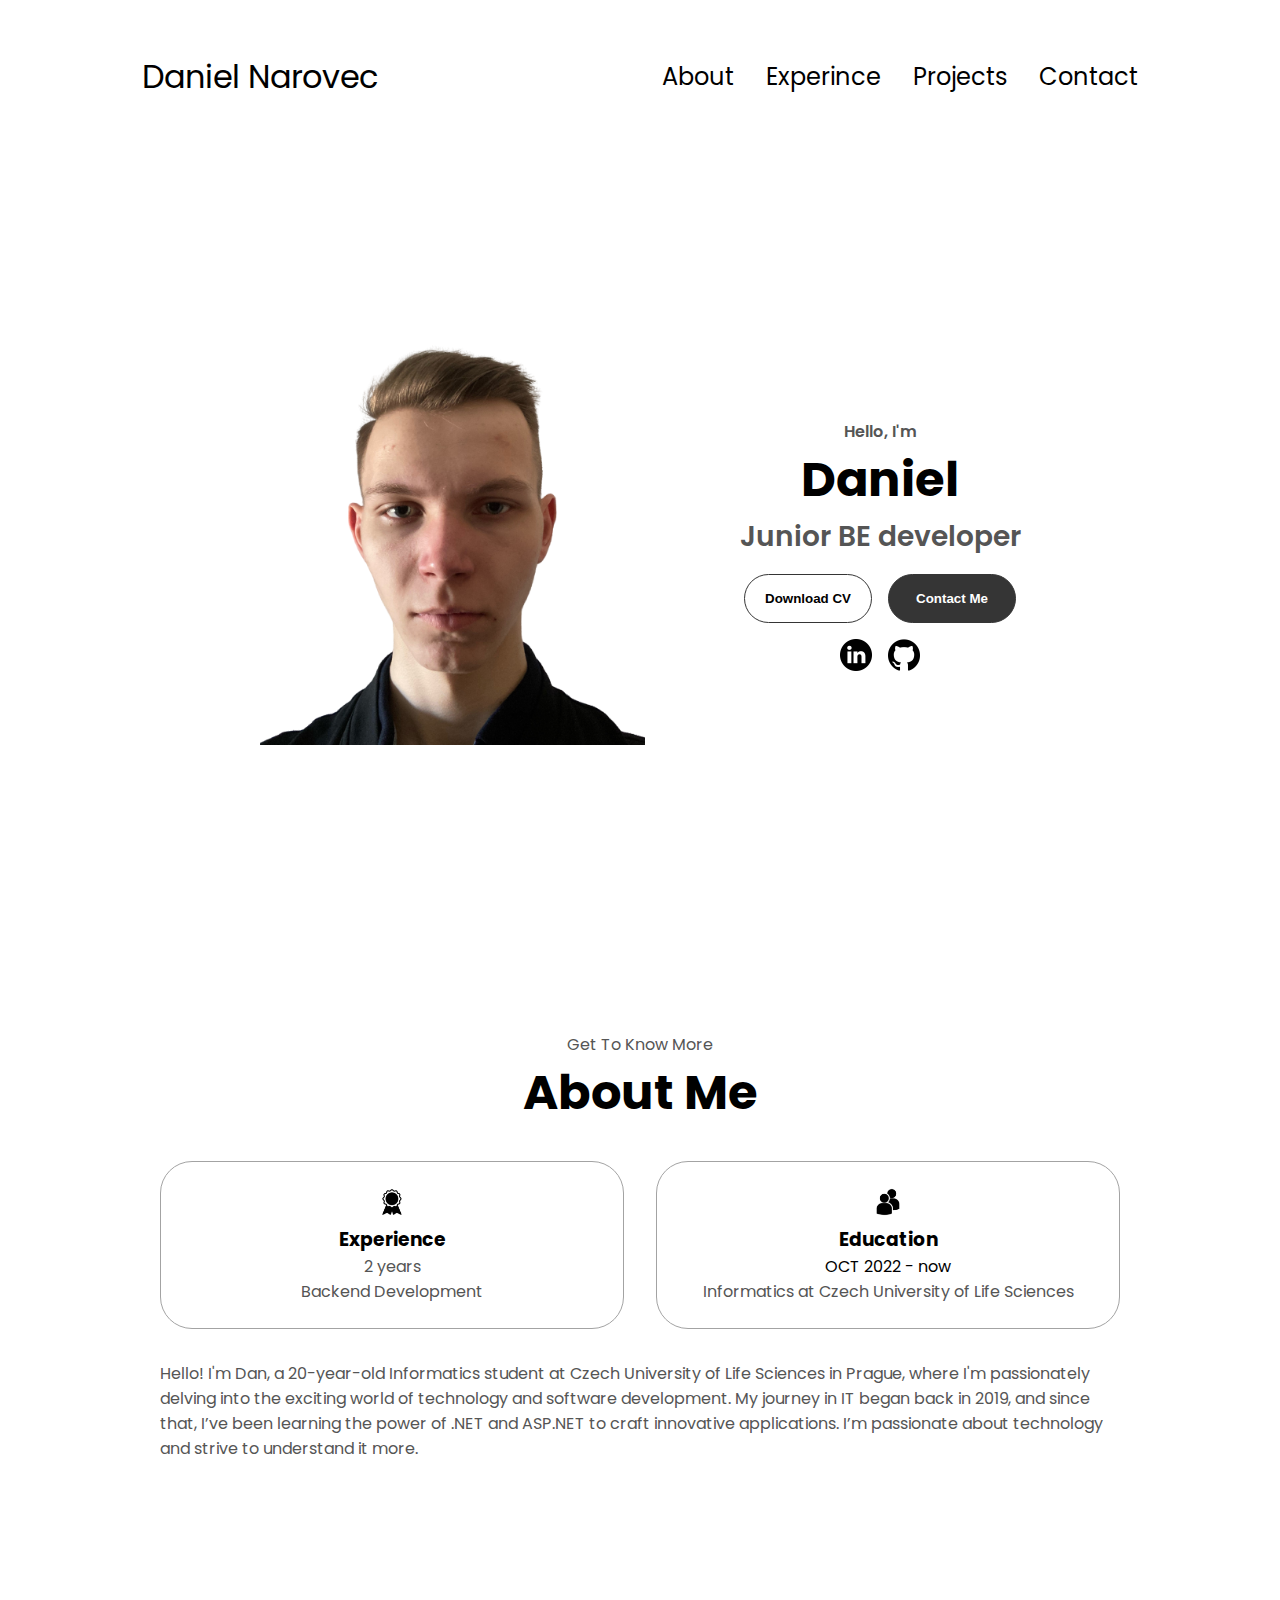
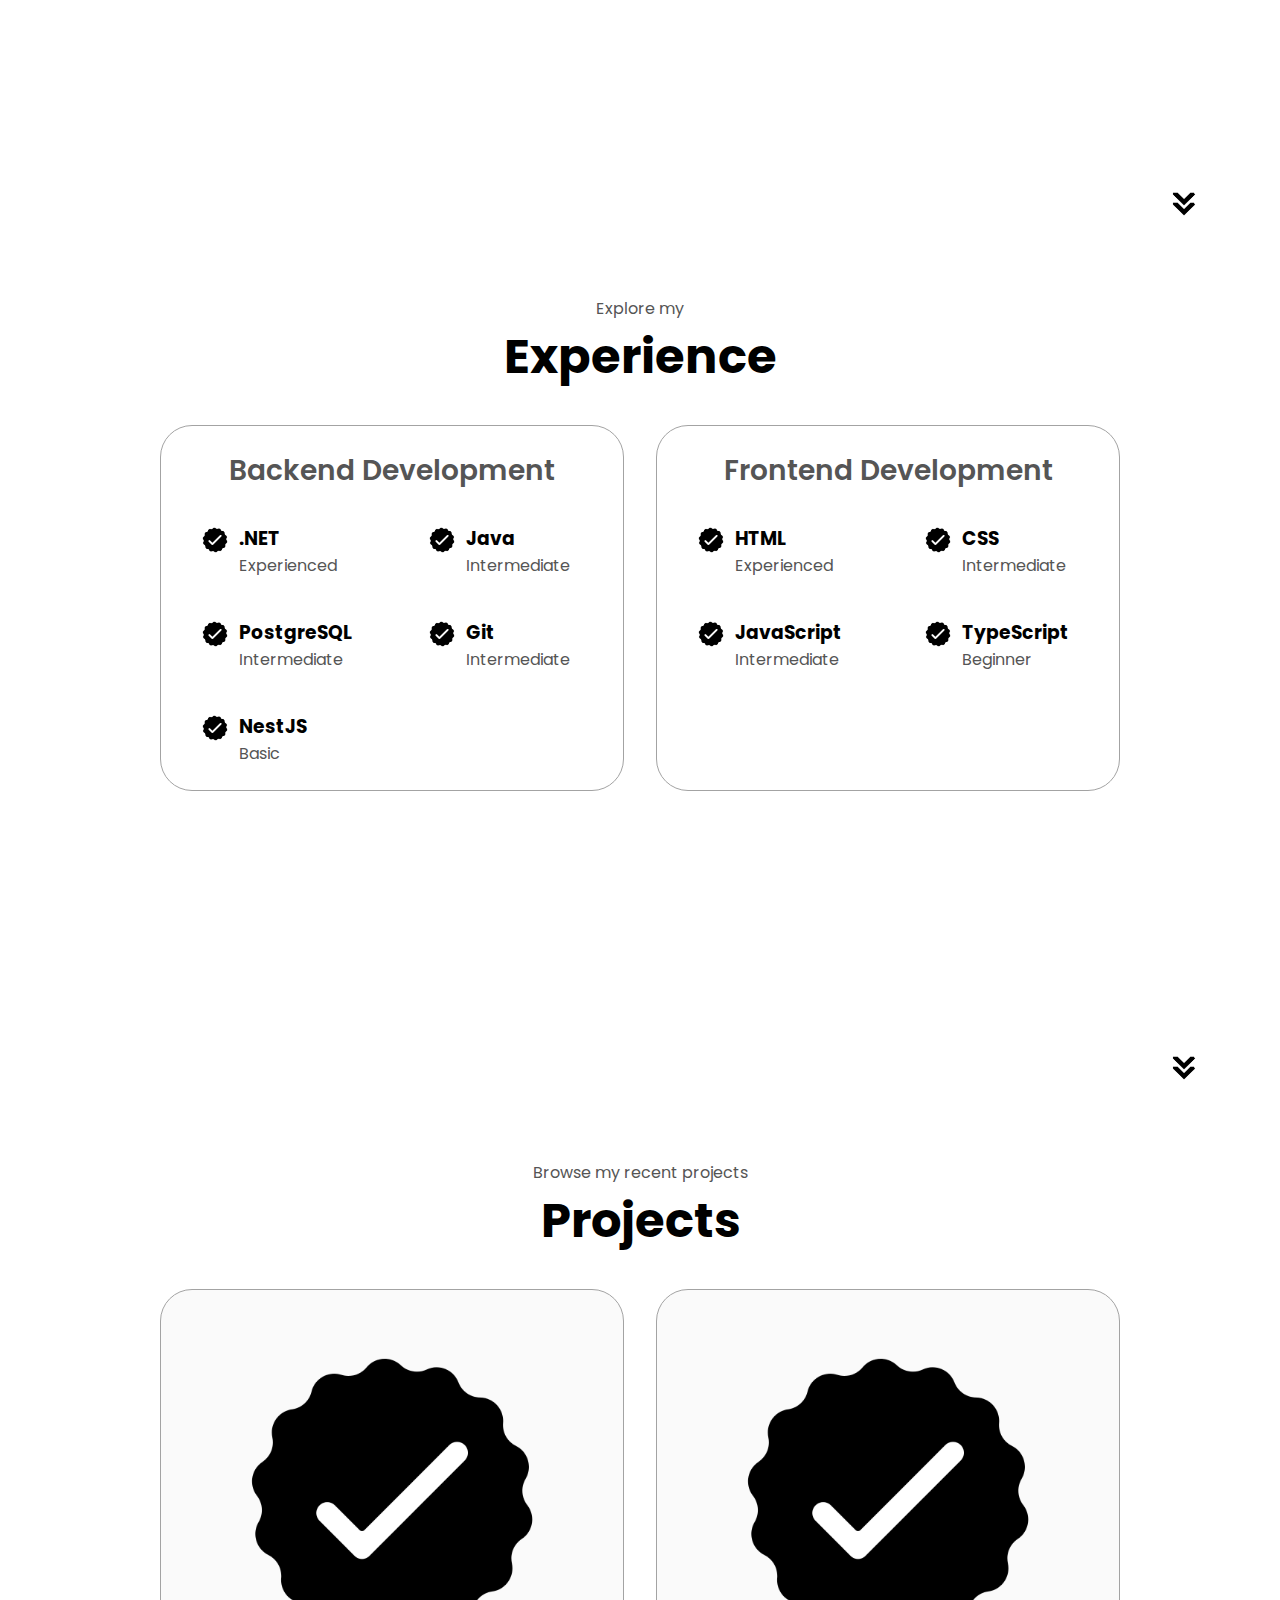
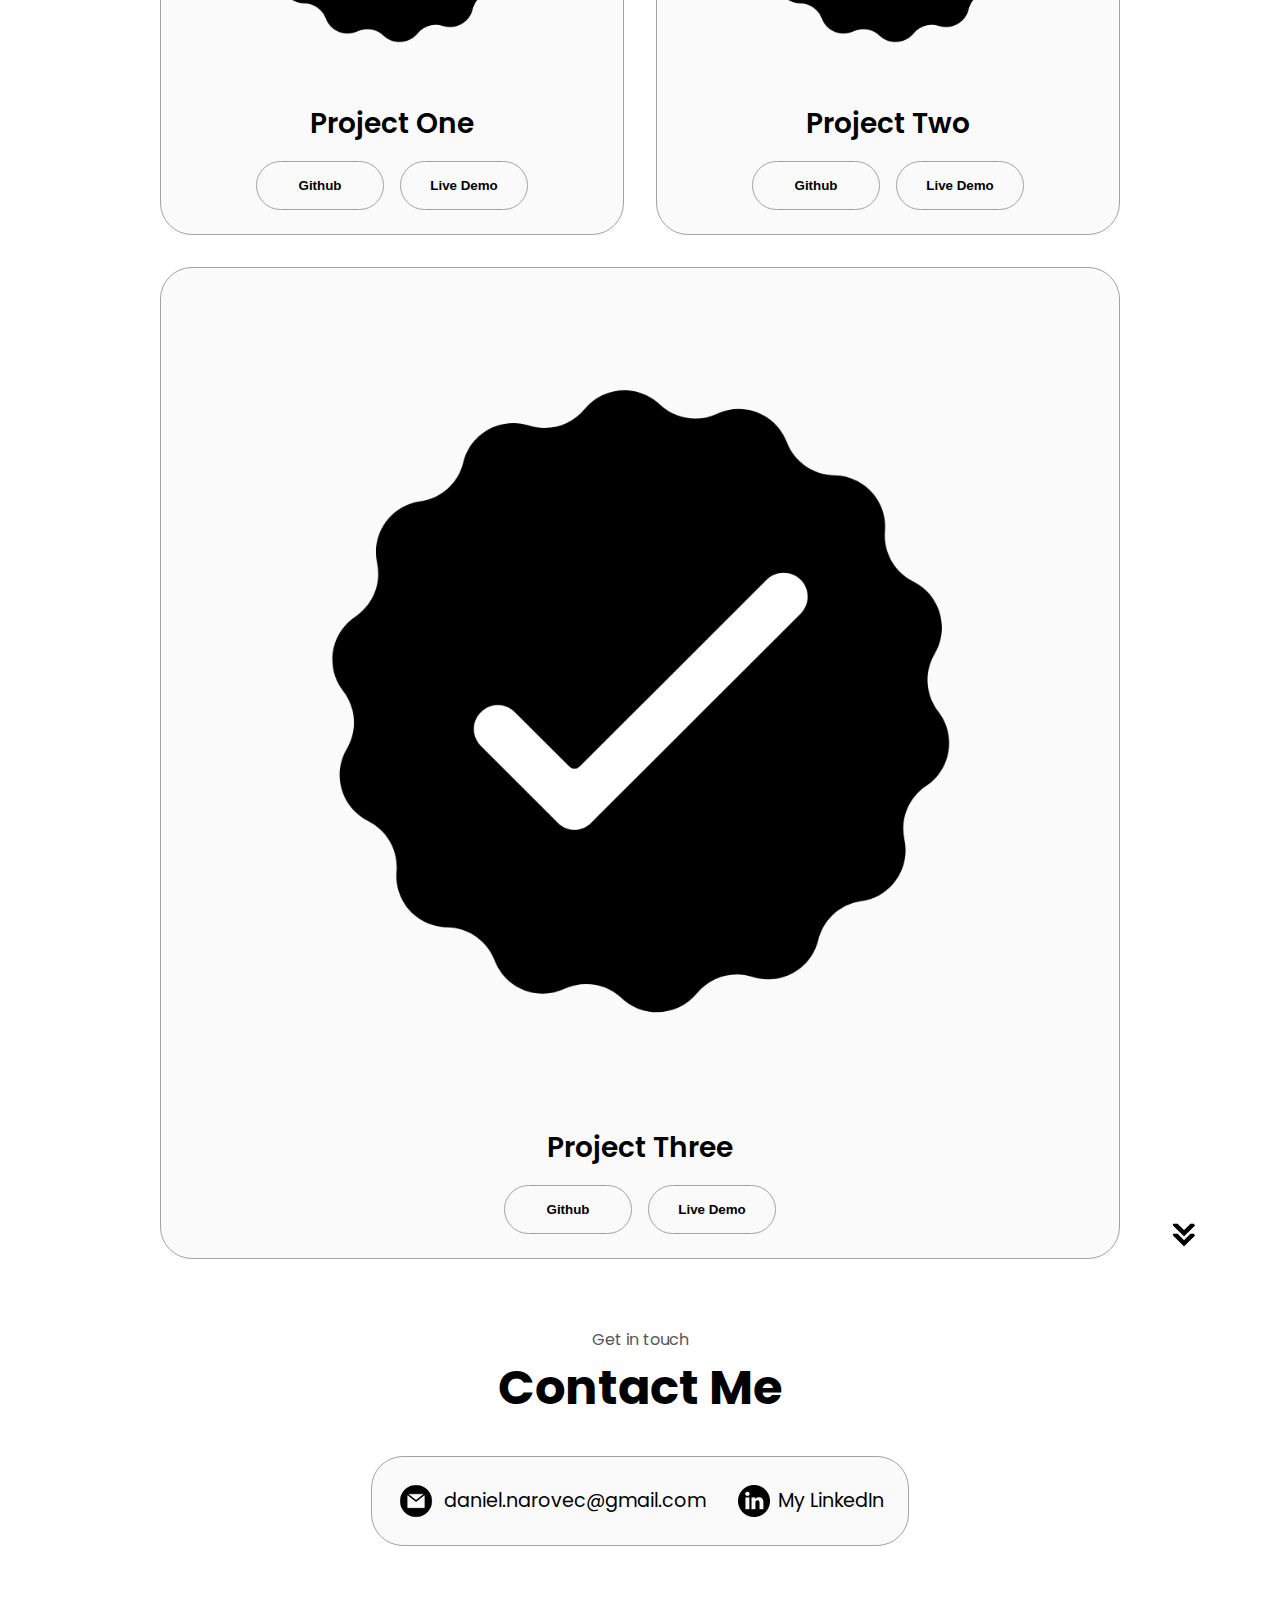
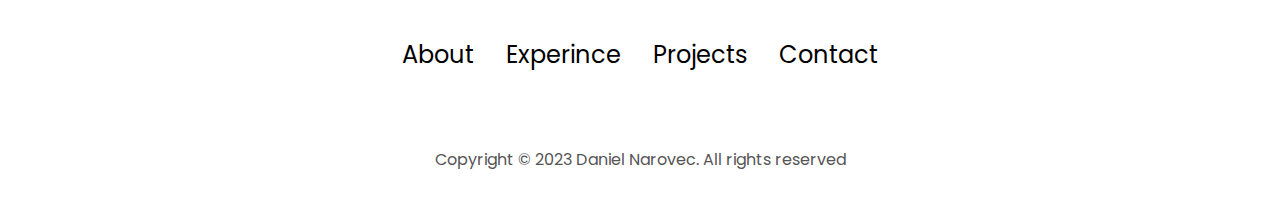
==== index.html @ 221109b1 "fixed error on ln 353 with location" ====
<!DOCTYPE html>
<html lang="en">
  <head>
    <meta charset="UTF-8" />
    <meta name="viewport" content="width=device-width, initial-scale=1.0" />
    <title>My Portfolio - NAROCD</title>
    <link rel="stylesheet" href="style.css" />
    <link rel="stylesheet" href="mediaqueries.css" />
  </head>
  <body>
    <nav id="desktop-nav">
      <div class="logo">Daniel Narovec</div>
      <div>
        <ul class="nav-links">
          <li><a href="#about">About</a></li>
          <li><a href="#experience">Experince</a></li>
          <li><a href="#projects">Projects</a></li>
          <li><a href="#contact">Contact</a></li>
        </ul>
      </div>
    </nav>

    <nav id="hamburger-nav">
      <div class="logo">Daniel Narovec</div>
      <div class="hamburger-menu">
        <div class="hamburger-icon" onclick="toggleMenu()">
          <span></span>
          <span></span>
          <span></span>
        </div>
        <div class="menu-links">
          <li><a href="#about" onclick="toggleMenu()">About</a></li>
          <li><a href="#experience" onclick="toggleMenu()">Experince</a></li>
          <li><a href="#projects" onclick="toggleMenu()">Projects</a></li>
          <li><a href="#contact" onclick="toggleMenu()">Contact</a></li>
        </div>
      </div>
    </nav>
    <section id="profile">
      <div class="section__pic-container">
        <img src="./assets/user.png" alt="hey? it's me Dan" />
      </div>
      <div class="section__text">
        <p class="section__text_p1">Hello, I'm</p>
        <h1 class="title">Daniel</h1>
        <p class="section__text_p2">Junior BE developer</p>
        <div class="btn-container">
          <button
            class="btn btn-color-2"
            onclick="window.open('./assets/cv.pdf')"
          >
            Download CV
          </button>
          <button class="btn btn-color-1" onclick="location.href='./#contact'">
            Contact Me
          </button>
        </div>
        <div id="socials-container">
          <img
            src="./assets/linkedin.png"
            alt="My linkedin"
            class="icon"
            onclick="location.href='https://www.linkedin.com/in/dnarovec/'"
          />
          <img
            src="./assets/github.png"
            alt="My GitHub profile"
            class="icon"
            onclick="location.href='https://github.com/NAROCD'"
          />
        </div>
      </div>
    </section>
    <section id="about">
      <p class="section__text_p1">Get To Know More</p>
      <h1 class="title">About Me</h1>
      <div class="section-container">
        <div class="about-details-container">
          <div class="about-container">
            <div class="details-container">
              <img
                src="./assets/experience.png"
                alt="experience"
                class="icon"
              />
              <h3>Experience</h3>
              <p>
                2 years <br />
                Backend Development
              </p>
            </div>
            <div class="details-container">
              <img src="./assets/education.png" alt="experience" class="icon" />
              <h3>Education</h3>
              <span>
                OCT 2022 - now
                <p>Informatics at Czech University of Life Sciences</p>
              </span>
            </div>
          </div>
          <div class="text-container">
            <p>
              Hello! I'm Dan, a 20-year-old Informatics student at Czech
              University of Life Sciences in Prague, where I'm passionately
              delving into the exciting world of technology and software
              development. My journey in IT began back in 2019, and since that,
              I’ve been learning the power of .NET and ASP.NET to craft
              innovative applications. I’m passionate about technology and
              strive to understand it more.
            </p>
          </div>
        </div>
      </div>
      <img
        src="./assets/arrow.png"
        alt="Arrow icon"
        class="icon arrow"
        onclick="location.href='./#experience'"
      />
    </section>
    <section id="experience">
      <p class="section__text_p1">Explore my</p>
      <h1 class="title">Experience</h1>
      <div class="experience-details-container">
        <div class="about-container">
          <div class="details-container">
            <h2 class="experience-sub-title">Backend Development</h2>
            <div class="article-container">
              <article>
                <img
                  src="./assets/checkmark.png"
                  alt="checkmark icon"
                  class="icon"
                />
                <div>
                  <h3>.NET</h3>
                  <p>Experienced</p>
                </div>
              </article>
              <article>
                <img
                  src="./assets/checkmark.png"
                  alt="checkmark icon"
                  class="icon"
                />
                <div>
                  <h3>Java</h3>
                  <p>Intermediate</p>
                </div>
              </article>
              <article>
                <img
                  src="./assets/checkmark.png"
                  alt="checkmark icon"
                  class="icon"
                />
                <div>
                  <h3>PostgreSQL</h3>
                  <p>Intermediate</p>
                </div>
              </article>
              <article>
                <img
                  src="./assets/checkmark.png"
                  alt="checkmark icon"
                  class="icon"
                />
                <div>
                  <h3>Git</h3>
                  <p>Intermediate</p>
                </div>
              </article>
              <article>
                <img
                  src="./assets/checkmark.png"
                  alt="checkmark icon"
                  class="icon"
                />
                <div>
                  <h3>NestJS</h3>
                  <p>Basic</p>
                </div>
              </article>
              <article>
                <div></div>
              </article>
            </div>
          </div>
          <div class="details-container">
            <h2 class="experience-sub-title">Frontend Development</h2>
            <div class="article-container">
              <article>
                <img
                  src="./assets/checkmark.png"
                  alt="checkmark icon"
                  class="icon"
                />
                <div>
                  <h3>HTML</h3>
                  <p>Experienced</p>
                </div>
              </article>
              <article>
                <img
                  src="./assets/checkmark.png"
                  alt="checkmark icon"
                  class="icon"
                />
                <div>
                  <h3>CSS</h3>
                  <p>Intermediate</p>
                </div>
              </article>
              <article>
                <img
                  src="./assets/checkmark.png"
                  alt="checkmark icon"
                  class="icon"
                />
                <div>
                  <h3>JavaScript</h3>
                  <p>Intermediate</p>
                </div>
              </article>
              <article>
                <img
                  src="./assets/checkmark.png"
                  alt="checkmark icon"
                  class="icon"
                />
                <div>
                  <h3>TypeScript</h3>
                  <p>Beginner</p>
                </div>
              </article>
              <article></article>
              <article></article>
            </div>
          </div>
        </div>
        <img
          src="./assets/arrow.png"
          alt="Arrow icon"
          class="icon arrow"
          onclick="location.href='./#projects'"
        />
      </div>
    </section>
    <section id="projects">
      <p class="section__text_p1">Browse my recent projects</p>
      <h1 class="title">Projects</h1>
      <div class="experience-details-container">
        <div class="about-container">
          <div class="details-container color-container">
            <div class="article-container">
              <img
                src="./assets/checkmark.png"
                alt="project"
                class="project-img"
              />
            </div>
            <h2 class="experience-sub-title project-title">Project One</h2>
            <div class="btn-container">
              <button
                class="btn btn-color-2 project-btn"
                onclick="location.href=''"
              >
                Github
              </button>
              <button
                class="btn btn-color-2 project-btn"
                onclick="location.href=''"
              >
                Live Demo
              </button>
            </div>
          </div>
          <div class="details-container color-container">
            <div class="article-container">
              <img
                src="./assets/checkmark.png"
                alt="project"
                class="project-img"
              />
            </div>
            <h2 class="experience-sub-title project-title">Project Two</h2>
            <div class="btn-container">
              <button
                class="btn btn-color-2 project-btn"
                onclick="location.href=''"
              >
                Github
              </button>
              <button
                class="btn btn-color-2 project-btn"
                onclick="location.href=''"
              >
                Live Demo
              </button>
            </div>
          </div>
          <div class="details-container color-container">
            <div class="article-container">
              <img
                src="./assets/checkmark.png"
                alt="project"
                class="project-img"
              />
            </div>
            <h2 class="experience-sub-title project-title">Project Three</h2>
            <div class="btn-container">
              <button
                class="btn btn-color-2 project-btn"
                onclick="location.href=''"
              >
                Github
              </button>
              <button
                class="btn btn-color-2 project-btn"
                onclick="location.href=''"
              >
                Live Demo
              </button>
            </div>
          </div>
        </div>
      </div>
      <img
        src="./assets/arrow.png"
        alt="Arrow icon"
        class="icon arrow"
        onclick="location.href='./#contact'"
      />
    </section>
    <section id="contact">
      <p class="section__text_p1">Get in touch</p>
      <h1 class="title">Contact Me</h1>
      <div class="contact-info-upper-container">
        <div class="contact-info-container">
          <img
            src="./assets/email.png"
            alt="email icon"
            class="icon contact-icon email-icon"
          />
          <p><a href="mailto:daniel.narovec@gmail.com">daniel.narovec@gmail.com</a></p>
        </div>
        <div class="contact-info-container">
          <img
            src="./assets/linkedin.png"
            alt="linkedin icon"
            class="icon contact-icon"
          />
          <p><a href="https://www.linkedin.com/in/dnarovec/">My LinkedIn</a></p>
        </div>
      </div>
    </section>
    <footer>
      <nav>
        <div class="nav-links-container">
          <ul class="nav-links">
            <li><a href="#about">About</a></li>
            <li><a href="#experience">Experince</a></li>
            <li><a href="#projects">Projects</a></li>
            <li><a href="#contact">Contact</a></li>
          </ul>
        </div>
      </nav>
      <p>Copyright &#169; 2023 Daniel Narovec. All rights reserved</p>
    </footer>
    <script src="script.js"></script>
  </body>
</html>
---- style.css ----
/* GENERAL */

@import url("https://fonts.googleapis.com/css2?family=Poppins:wght@300;400;500;600&display=swap");

* {
  margin: 0;
  padding: 0;
}

body {
  font-family: "Poppins", sans-serif;
}

html {
  scroll-behavior: smooth;
}

p {
  color: rgb(85, 85, 85);
}

/* Transition */

a,
.btn {
  transition: all 0.3s ease;
}

/* Desktop Navigation */

nav,
.nav-links {
  display: flex;
}

nav {
  justify-content: space-around;
  align-items: center;
  height: 17vh;
}

.nav-links {
  gap: 2rem;
  list-style: none;
  font-size: 1.5rem;
}

a {
  color: black;
  text-decoration: none;
  text-decoration-color: white;
}

a:hover {
  color: gray;
  text-decoration: underline;
  text-underline-offset: 1rem;
  text-decoration-color: rgb(181, 181, 181);
}

.logo {
  font-size: 2rem;
}

.logo:hover {
  cursor: default;
}

/* Mobile Navigation */

#hamburger-nav {
  display: none;
}

.hamburger-menu {
  position: relative;
  display: inline-block;
}

.hamburger-icon {
  display: flex;
  flex-direction: column;
  justify-content: space-between;
  height: 24px;
  width: 30px;
  cursor: pointer;
}

.hamburger-icon span {
  width: 100%;
  height: 2px;
  background-color: black;
  transition: all 0.3s ease-in-out;
}

.menu-links {
  position: absolute;
  top: 100%;
  right: 0%;
  background-color: white;
  width: fit-content;
  max-height: 0;
  overflow: hidden;
  transition: all 0.3s ease-in-out;
}

.menu-links a {
  display: block;
  padding: 10px;
  text-align: center;
  font-size: 1.5rem;
  color: black;
  text-decoration: none;
  transition: all 0.3s ease-in-out;
}

.menu-links li {
  list-style: none;
}

.menu-links.open {
  max-height: 300px;
}

.hamburger-icon.open span:first-child {
  transform: rotate(45deg) translate(10px, 5px);
}

.hamburger-icon.open span:nth-child(2) {
  opacity: 0;
}

.hamburger-icon.open span:last-child {
  transform: rotate(-45deg) translate(10px, -5px);
}

.hamburger-icon span:first-child {
  transform: none;
}

.hamburger-icon span:first-child {
  opacity: 1;
}

.hamburger-icon span:first-child {
  transform: none;
}

/* Sections */

section {
  padding-top: 4vh;
  height: 96vh;
  margin: 0 10rem;
  box-sizing: border-box;
  min-height: fit-content;
}

.section-container {
  display: flex;
}

/* Profile section */

#profile {
  display: flex;
  justify-content: center;
  gap: 5rem;
  height: 80vh;
}

.section__pic-container {
  display: flex;
  height: 400px;
  width: 400px;
  margin: auto 0;
}

.section__text {
  align-self: center;
  text-align: center;
}

.section__text p {
  font-weight: 600;
}

.section__text_p1 {
  text-align: center;
}

.section__text_p2 {
  font-size: 1.75rem;
  margin-bottom: 1rem;
}

.title {
  font-size: 3rem;
  text-align: center;
}

#socials-container {
  display: flex;
  justify-content: center;
  margin-top: 1rem;
  gap: 1rem;
}

/* Icons */

.icon {
  cursor: pointer;
  height: 2rem;
}

/* BUTTONS */

.btn-container {
  display: flex;
  justify-content: center;
  gap: 1rem;
}

.btn {
  font-weight: 600;
  transition: all 300ms ease;
  padding: 1rem;
  width: 8rem;
  border-radius: 2rem;
}

.btn-color-1,
.btn-color-2 {
  border: rgb(53, 53, 53) 0.1rem solid;
}

.btn-color-1:hover,
.btn-color-2:hover {
  cursor: pointer;
}

.btn-color-1,
.btn-color-2:hover {
  background: rgb(53, 53, 53);
  color: white;
}

.btn-color-1:hover {
  background: rgb(0, 0, 0);
}

.btn-color-2 {
  background: none;
}

.btn-color-2:hover {
  border: rgb(255, 255, 255) 0.1rem solid;
}

.btn-container {
  gap: 1rem;
}

/* About section */

#about {
  position: relative;
}

.about-container {
  gap: 2rem;
  margin-bottom: 2rem;
  margin-top: 2rem;
}

.about-details.container {
  justify-content: center;
  flex-direction: column;
}

.about-container,
.about-details.container {
  display: flex;
}

.about-pic {
  border-radius: 2rem;
}

.arrow {
  position: absolute;
  right: -5rem;
  bottom: 2.5rem;
}

.details-container {
  padding: 1.5rem;
  flex: 1;
  background: white;
  border-radius: 2rem;
  border: rgb(53, 53, 53) 0.1rem solid;
  border-color: rgb(163, 163, 163);
  text-align: center;
}

.section-container {
  gap: 4rem;
  height: 80%;
}

.section__pic-container {
  height: 400px;
  width: 400px;
  margin: auto 0;
}

/* Experience section */

#experience {
  position: relative;
}

.experience-sub-title {
  color: rgb(85, 85, 85);
  font-weight: 600;
  font-size: 1.75rem;
  margin-bottom: 2rem;
}

.experience-details-container {
  display: flex;
  justify-content: center;
  flex-direction: column;
}

.article-container {
  display: flex;
  text-align: initial;
  flex-wrap: wrap;
  flex-direction: row;
  gap: 2.5rem;
  justify-content: space-around;
}

article {
  display: flex;
  width: 10rem;
  /* justify-content: space-evenly; */
  gap: 0.5rem;
}

article .icon {
  cursor: default;
}

/* Projects section */

#projects {
  position: relative;
}

.color-container {
  border-color: rgb(163, 163, 163);
  background: rgb(250, 250, 250);
}

.project-img {
  border-radius: 2rem;
  width: 90%;
  height: 90%;
}

.project-title {
  margin: 1rem;
  color: black;
}

.project-btn {
  color: black;
  border-color: rgb(163, 163, 163);
}

/* Contact section */

#contact {
  display: flex;
  justify-content: center;
  flex-direction: column;
  height: 70vh;
}

.contact-info-upper-container {
  display: flex;
  justify-content: center;
  border-radius: 2rem;
  border: rgb(53, 53, 53) 0.1rem solid;
  border-color: rgb(163, 163, 163);
  background: rgb(250, 250, 250);
  margin: 2rem auto;
  padding: 0.5rem;
}

.contact-info-container {
  display: flex;
  align-items: center;
  justify-content: center;
  gap: 0.5rem;
  margin: 1rem;
}

.contact-info-container p {
  font-size: larger;
}

.contact-icon {
  cursor: default;
  height: 2rem;
}

.email-icon {
  height: 2.5rem;
}

/* Footer */

footer {
  height: 26vh;
  margin: 0 1rem;
}

footer p {
  text-align: center;
  margin-top: 1rem;
}
---- mediaqueries.css ----
@media screen and (max-width: 1400px) {
  #profile {
    height: 83vh;
    margin-bottom: 6rem;
  }
  .about-container {
    flex-wrap: wrap;
  }
  #contact,
  #projects {
    height: fit-content;
  }
}

@media screen and (max-width: 1200px) {
  #desktop-nav {
    display: none;
  }
  #hamburger-nav {
    display: flex;
  }
  #experience,
  .experience-details-container {
    margin-top: 2rem;
  }
  #profile,
  .section-container {
    display: block;
  }
  .arrow {
    display: none;
  }
  section,
  .section-container {
    height: fit-content;
  }
  section {
    margin: 0 5%;
  }
  .section__pic-container {
    width: 275px;
    height: 275px;
    margin: 0 auto 2rem;
  }
  .about-container {
    margin-top: 0;
  }
}

@media screen and (max-width: 600px) {
  #contact,
  footer {
    height: 40vh;
  }
  #profile {
    height: 83vh;
    margin-bottom: 0;
  }
  article {
    font-size: 1rem;
  }
  footer nav {
    height: fit-content;
    margin-bottom: 2rem;
  }
  .about-container,
  .contact-info-upper-container,
  .btn-container {
    flex-wrap: wrap;
  }
  .contact-info-container {
    margin: 0;
  }
  .contact-info-container p,
  .nav-links li a {
    font-size: 1rem;
  }
  .experience-sub-title {
    font-size: 1.25rem;
  }
  .logo {
    font-size: 1.5rem;
  }
  .nav-links {
    flex-direction: column;
    gap: 0.5rem;
    text-align: center;
  }
  .section__pic-container {
    width: auto;
    height: 46vw;
    justify-content: center;
  }
  .section__text__p2 {
    font-size: 1.25rem;
  }
  .title {
    font-size: 2rem;
  }
  .text-container {
    text-align: justify;
  }
}
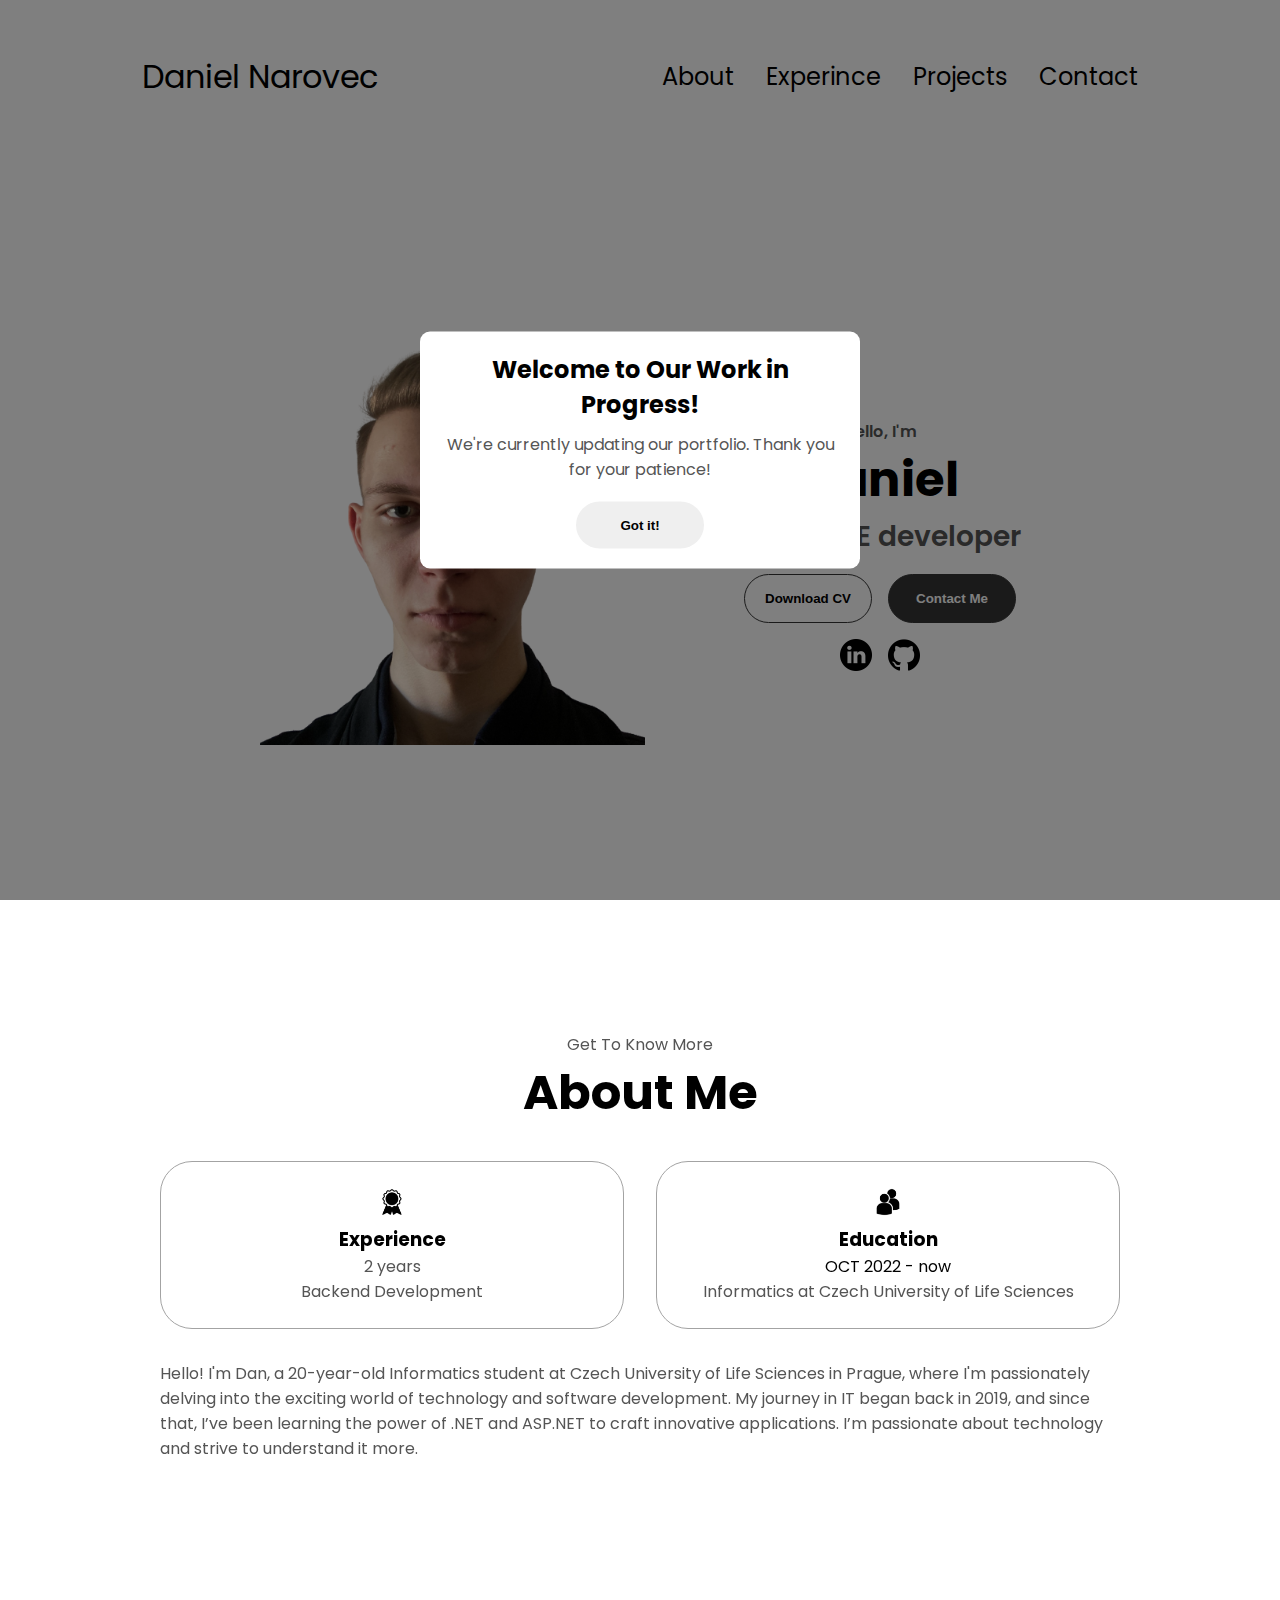
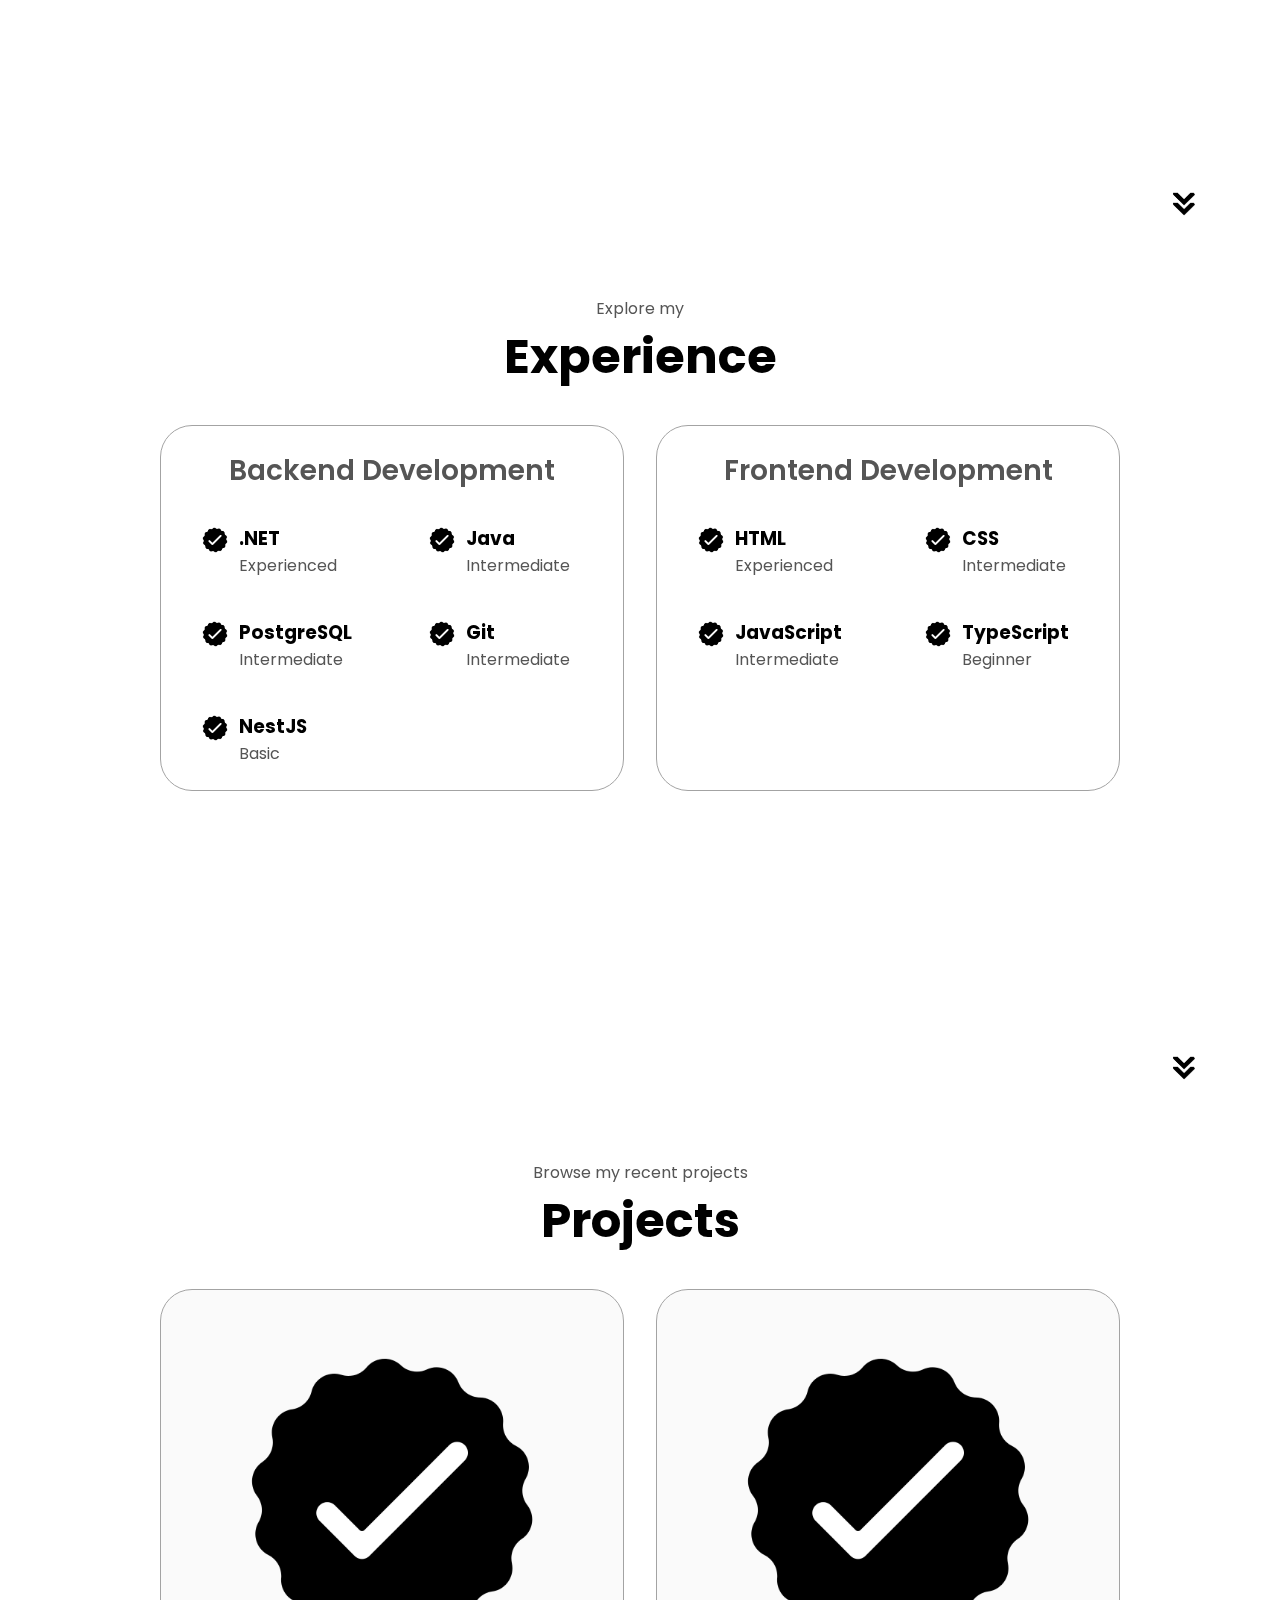
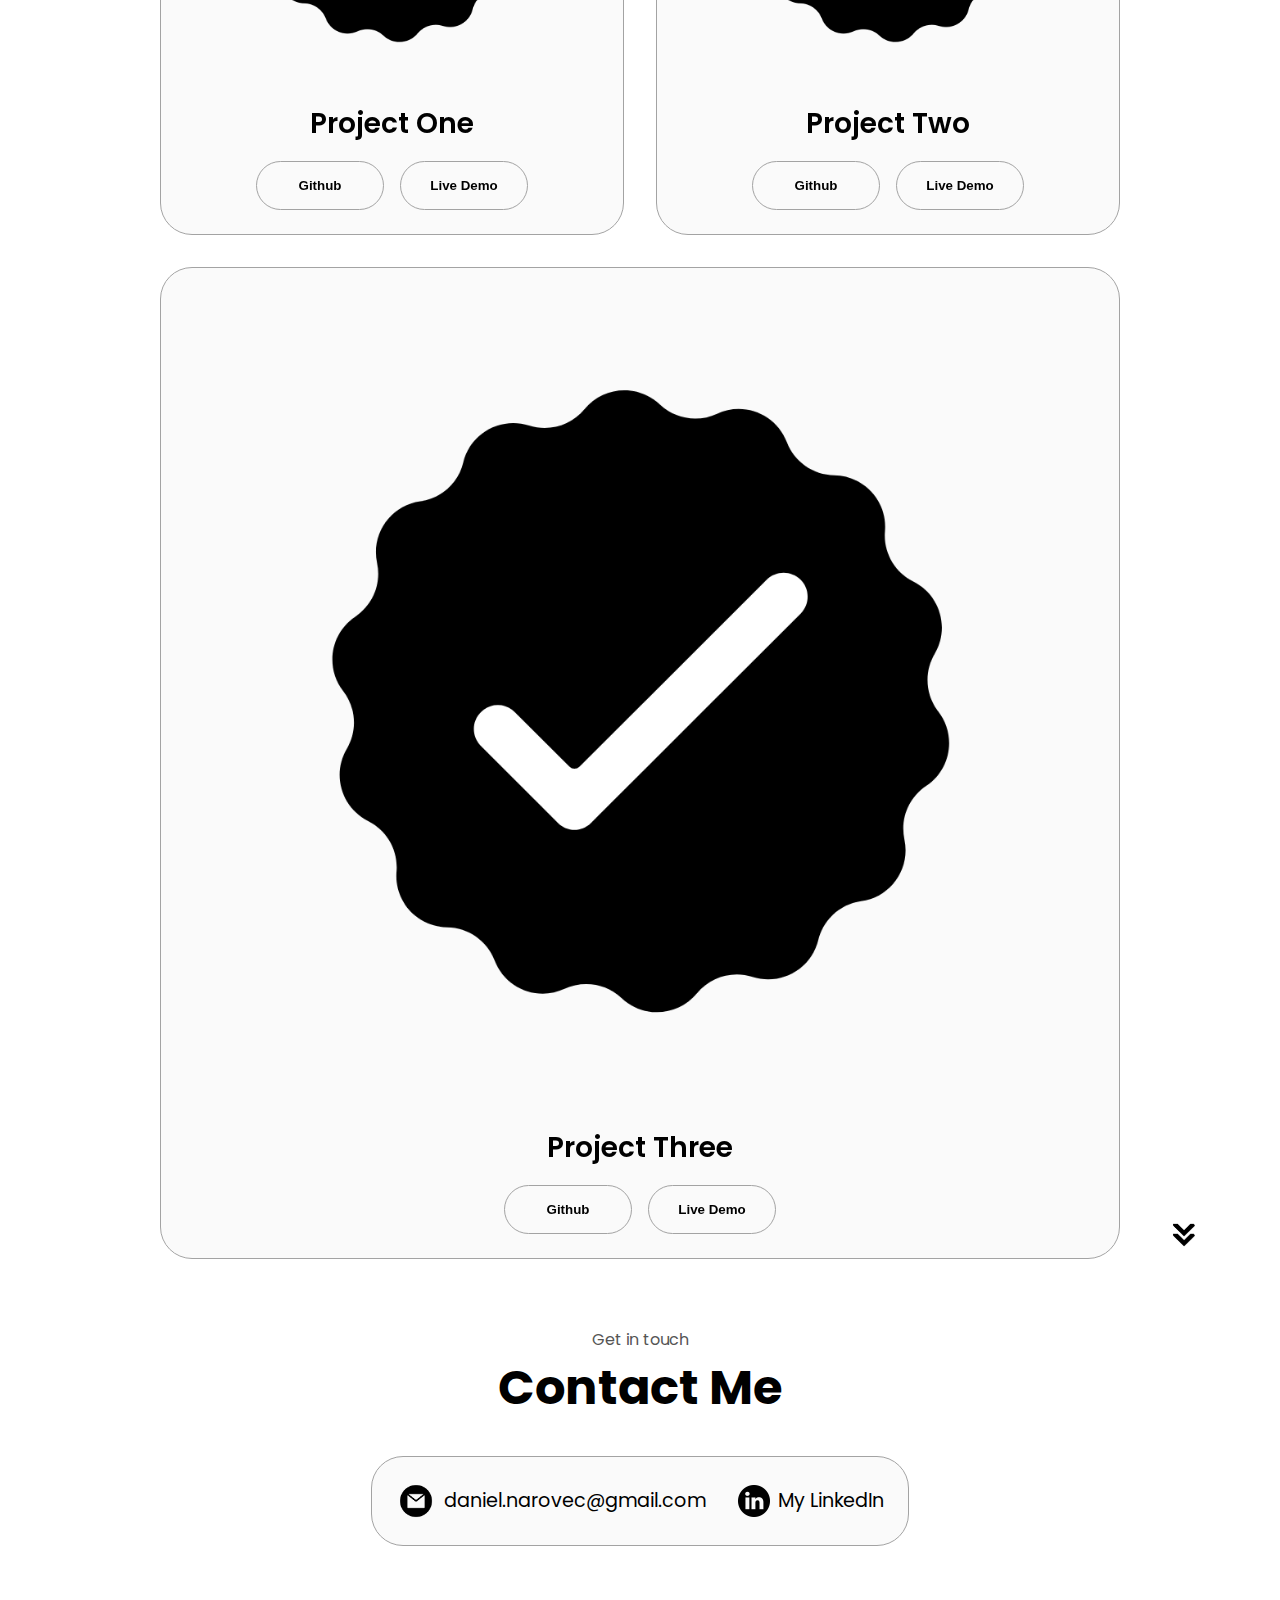
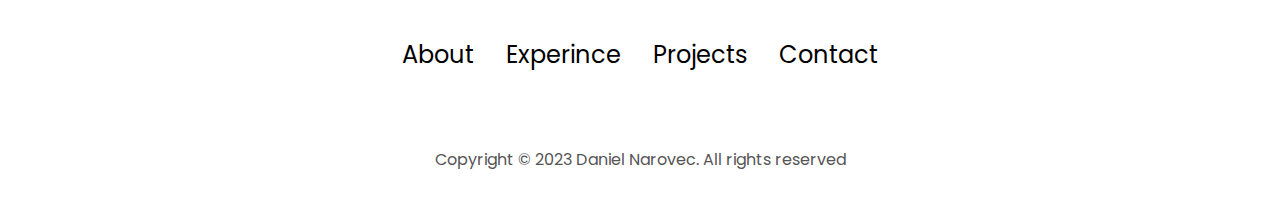
==== commit a540bfac: "Add popup overlay and close functionality" ====
--- a/index.html
+++ b/index.html
@@ -3,11 +3,25 @@
   <head>
     <meta charset="UTF-8" />
     <meta name="viewport" content="width=device-width, initial-scale=1.0" />
+    <meta
+      name="description"
+      content="Explore Daniel Narovec's portfolio showcasing his experience in backend development, projects, and contact information."
+    />
     <title>My Portfolio - NAROCD</title>
     <link rel="stylesheet" href="style.css" />
     <link rel="stylesheet" href="mediaqueries.css" />
   </head>
   <body>
+    <div class="popup-overlay" id="popupOverlay">
+      <div class="popup">
+        <h2>Welcome to Our Work in Progress!</h2>
+        <p>
+          We're currently updating our portfolio. Thank you for your patience!
+        </p>
+        <button onclick="closePopup()">Got it!</button>
+      </div>
+    </div>
+
     <nav id="desktop-nav">
       <div class="logo">Daniel Narovec</div>
       <div>
@@ -47,7 +61,7 @@
         <div class="btn-container">
           <button
             class="btn btn-color-2"
-            onclick="window.open('./assets/cv.pdf')"
+            onclick="window.open('./assets/CV.pdf')"
           >
             Download CV
           </button>
@@ -342,7 +356,11 @@
             alt="email icon"
             class="icon contact-icon email-icon"
           />
-          <p><a href="mailto:daniel.narovec@gmail.com">daniel.narovec@gmail.com</a></p>
+          <p>
+            <a href="mailto:daniel.narovec@gmail.com"
+              >daniel.narovec@gmail.com</a
+            >
+          </p>
         </div>
         <div class="contact-info-container">
           <img
--- a/style.css
+++ b/style.css
@@ -421,6 +421,63 @@
   height: 2.5rem;
 }
 
+/* Popup Styles */
+
+.popup-overlay {
+  position: fixed;
+  top: 0;
+  left: 0;
+  width: 100%;
+  height: 100%;
+  background-color: rgba(0, 0, 0, 0.5);
+  display: flex;
+  justify-content: center;
+  align-items: center;
+}
+
+.popup {
+  background-color: white;
+  padding: 20px;
+  border-radius: 10px;
+  text-align: center;
+  max-width: 400px; /* Adjust as needed */
+  position: fixed;
+  top: 50%;
+  left: 50%;
+  transform: translate(-50%, -50%);
+}
+
+.popup h2 {
+  font-size: 1.5rem;
+  margin-bottom: 10px;
+}
+
+.popup p {
+  margin-bottom: 20px;
+  color: rgb(85, 85, 85);
+}
+
+.popup button {
+  color: black;
+  border: none;
+  border-radius: 2rem;
+  border-color: rgb(163, 163, 163);
+  font-weight: 600;
+  transition: all 300ms ease;
+  padding: 1rem;
+  width: 8rem;
+}
+
+.popup button:hover {
+  background: rgb(53, 53, 53);
+  color: white;
+  cursor: pointer;
+}
+
+.no-scroll {
+  overflow: hidden;
+}
+
 /* Footer */
 
 footer {
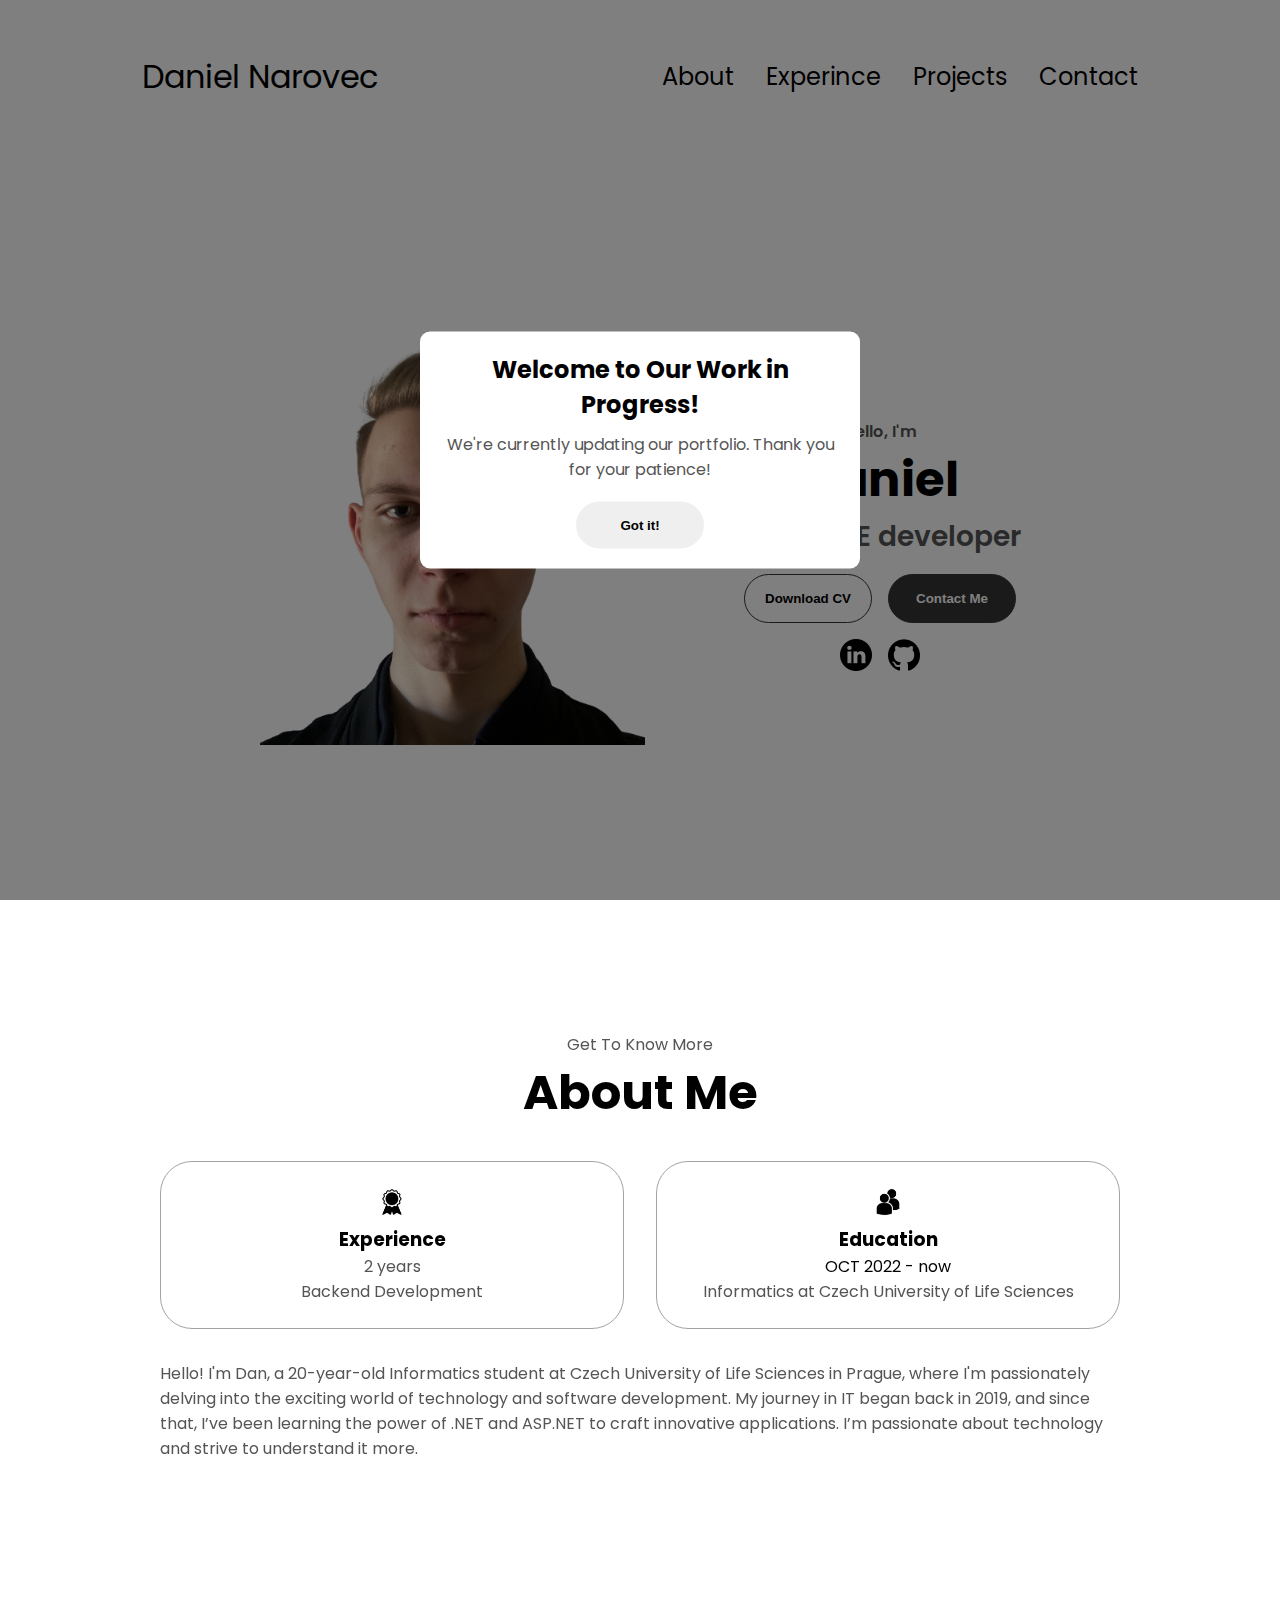
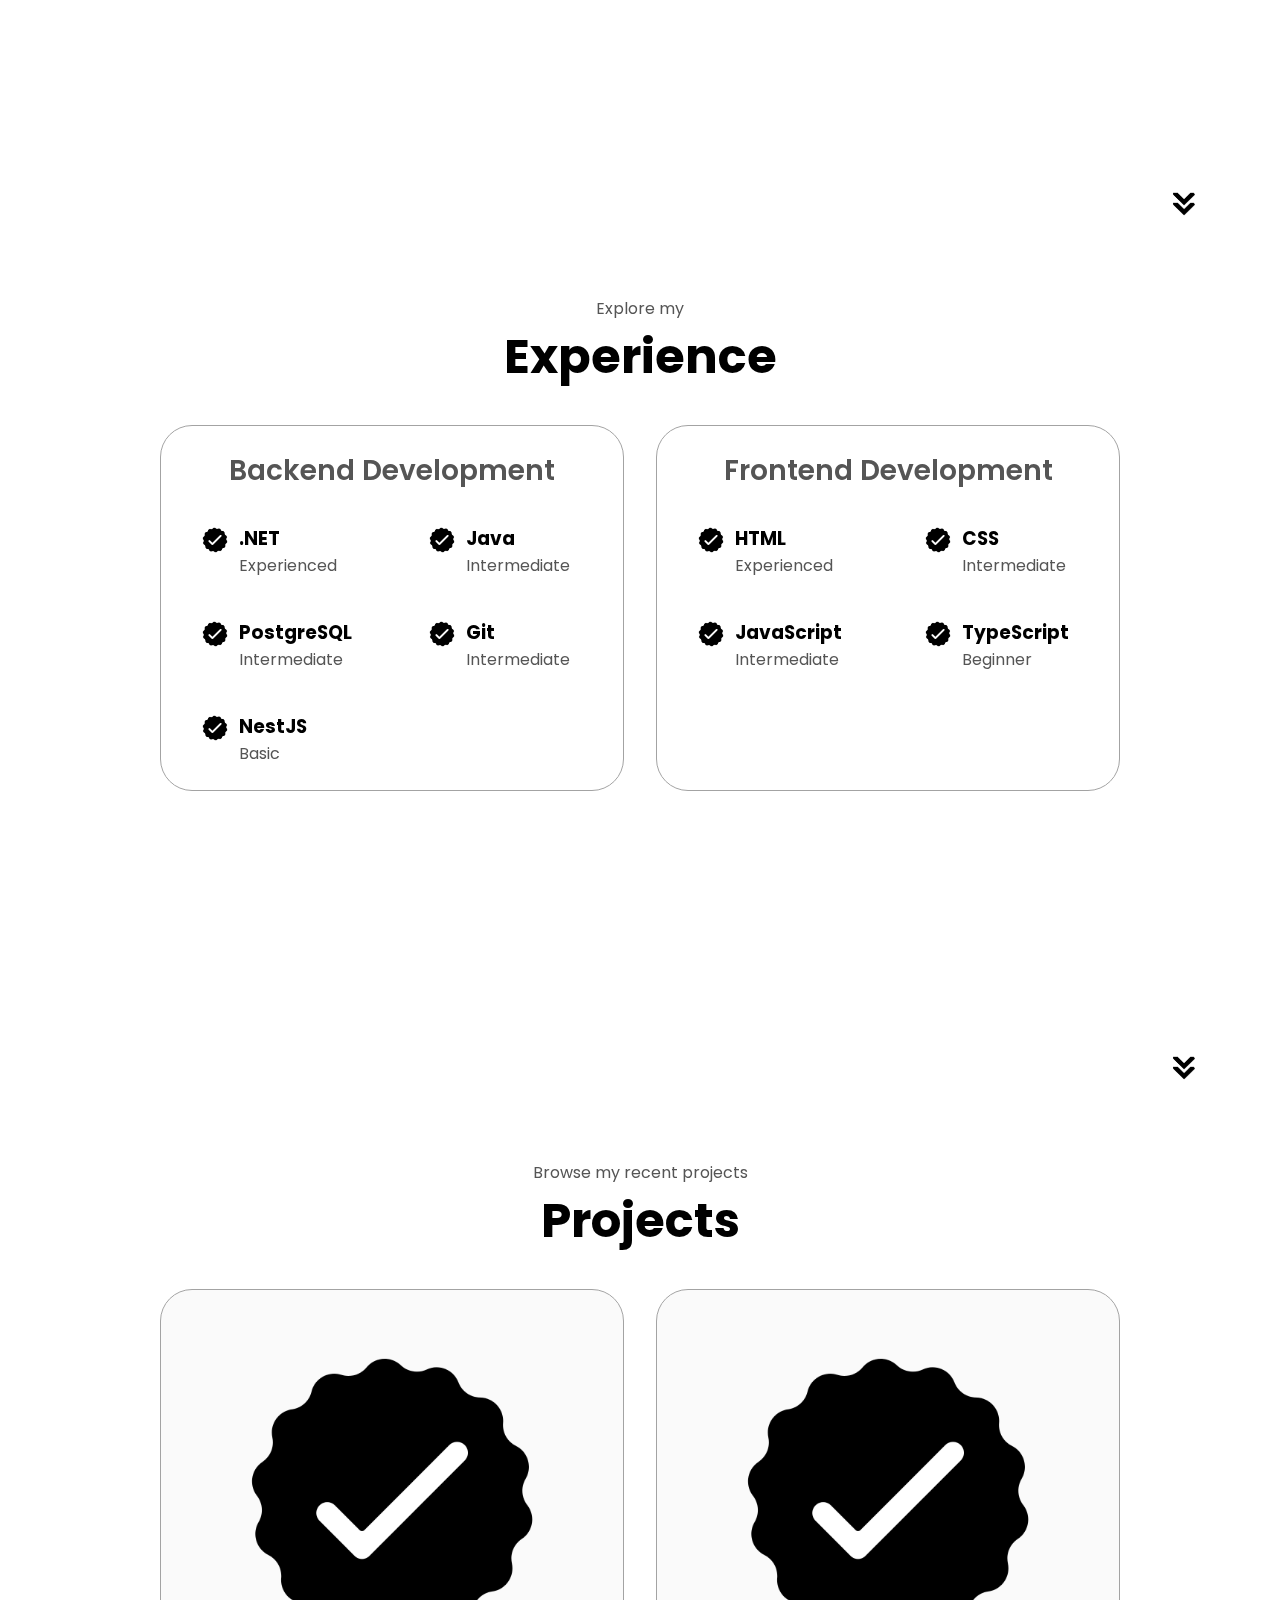
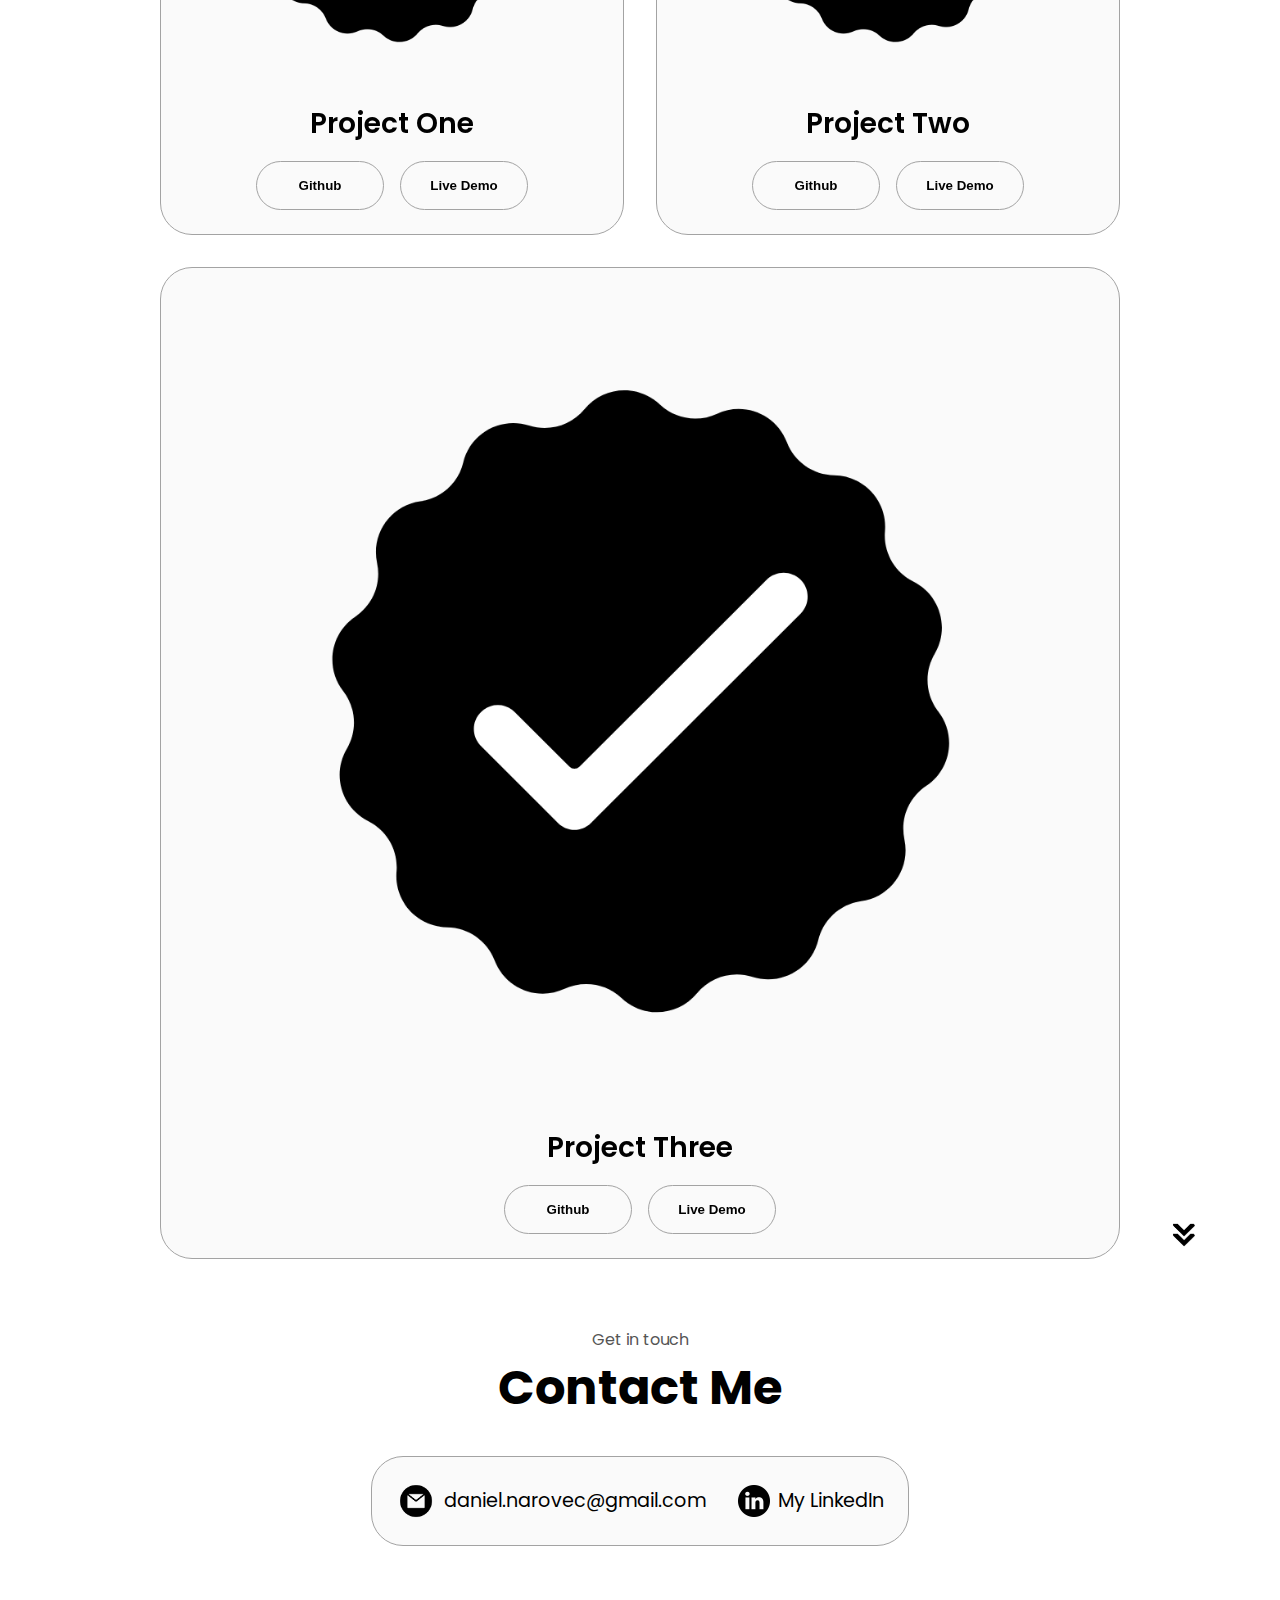
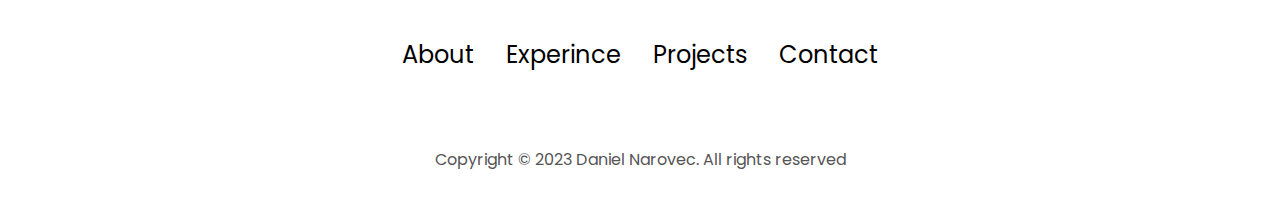
==== commit 71d41eee: "FIX: css not loading" ====
--- a/index.html
+++ b/index.html
@@ -385,6 +385,6 @@
       </nav>
       <p>Copyright &#169; 2023 Daniel Narovec. All rights reserved</p>
     </footer>
-    <script src="script.js"></script>
+    <script src="script.js" type="text/JavaScript"></script>
   </body>
 </html>
--- a/style.css
+++ b/style.css
@@ -440,7 +440,7 @@
   padding: 20px;
   border-radius: 10px;
   text-align: center;
-  max-width: 400px; /* Adjust as needed */
+  max-width: 400px;
   position: fixed;
   top: 50%;
   left: 50%;
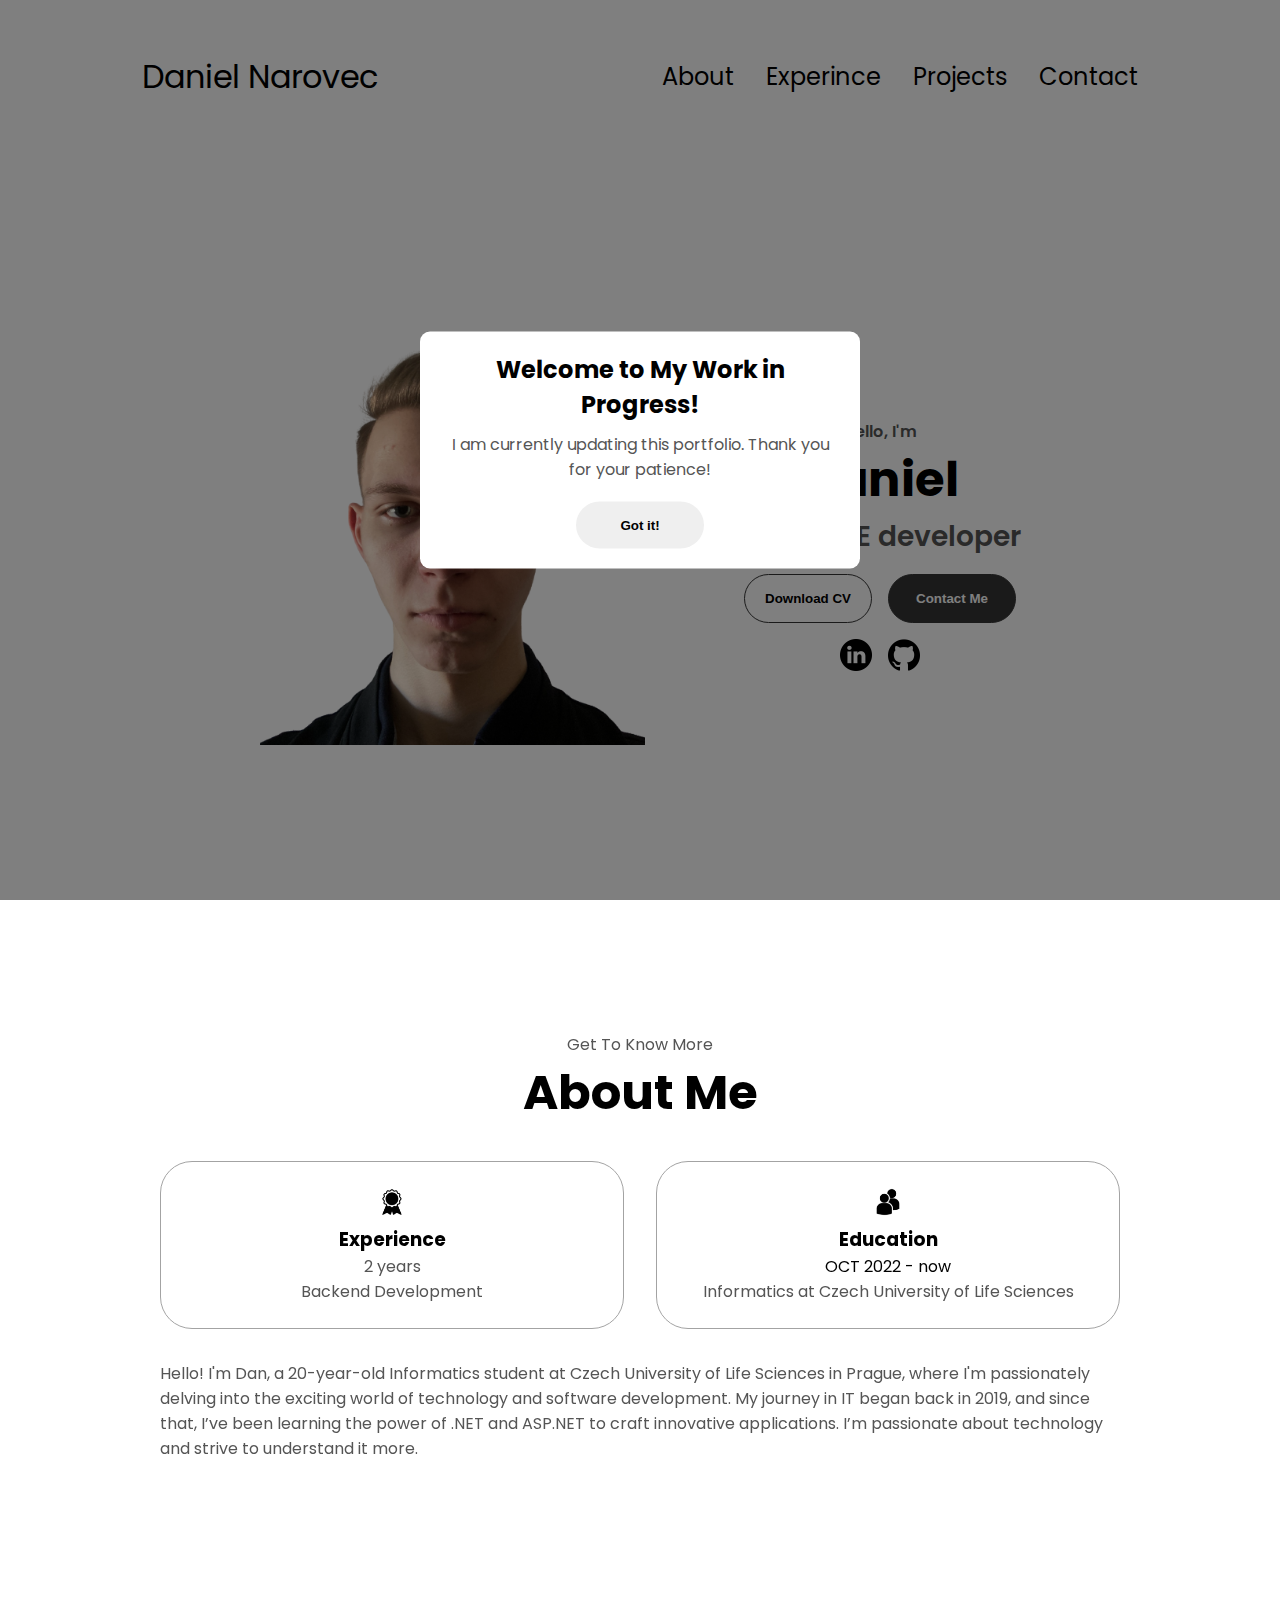
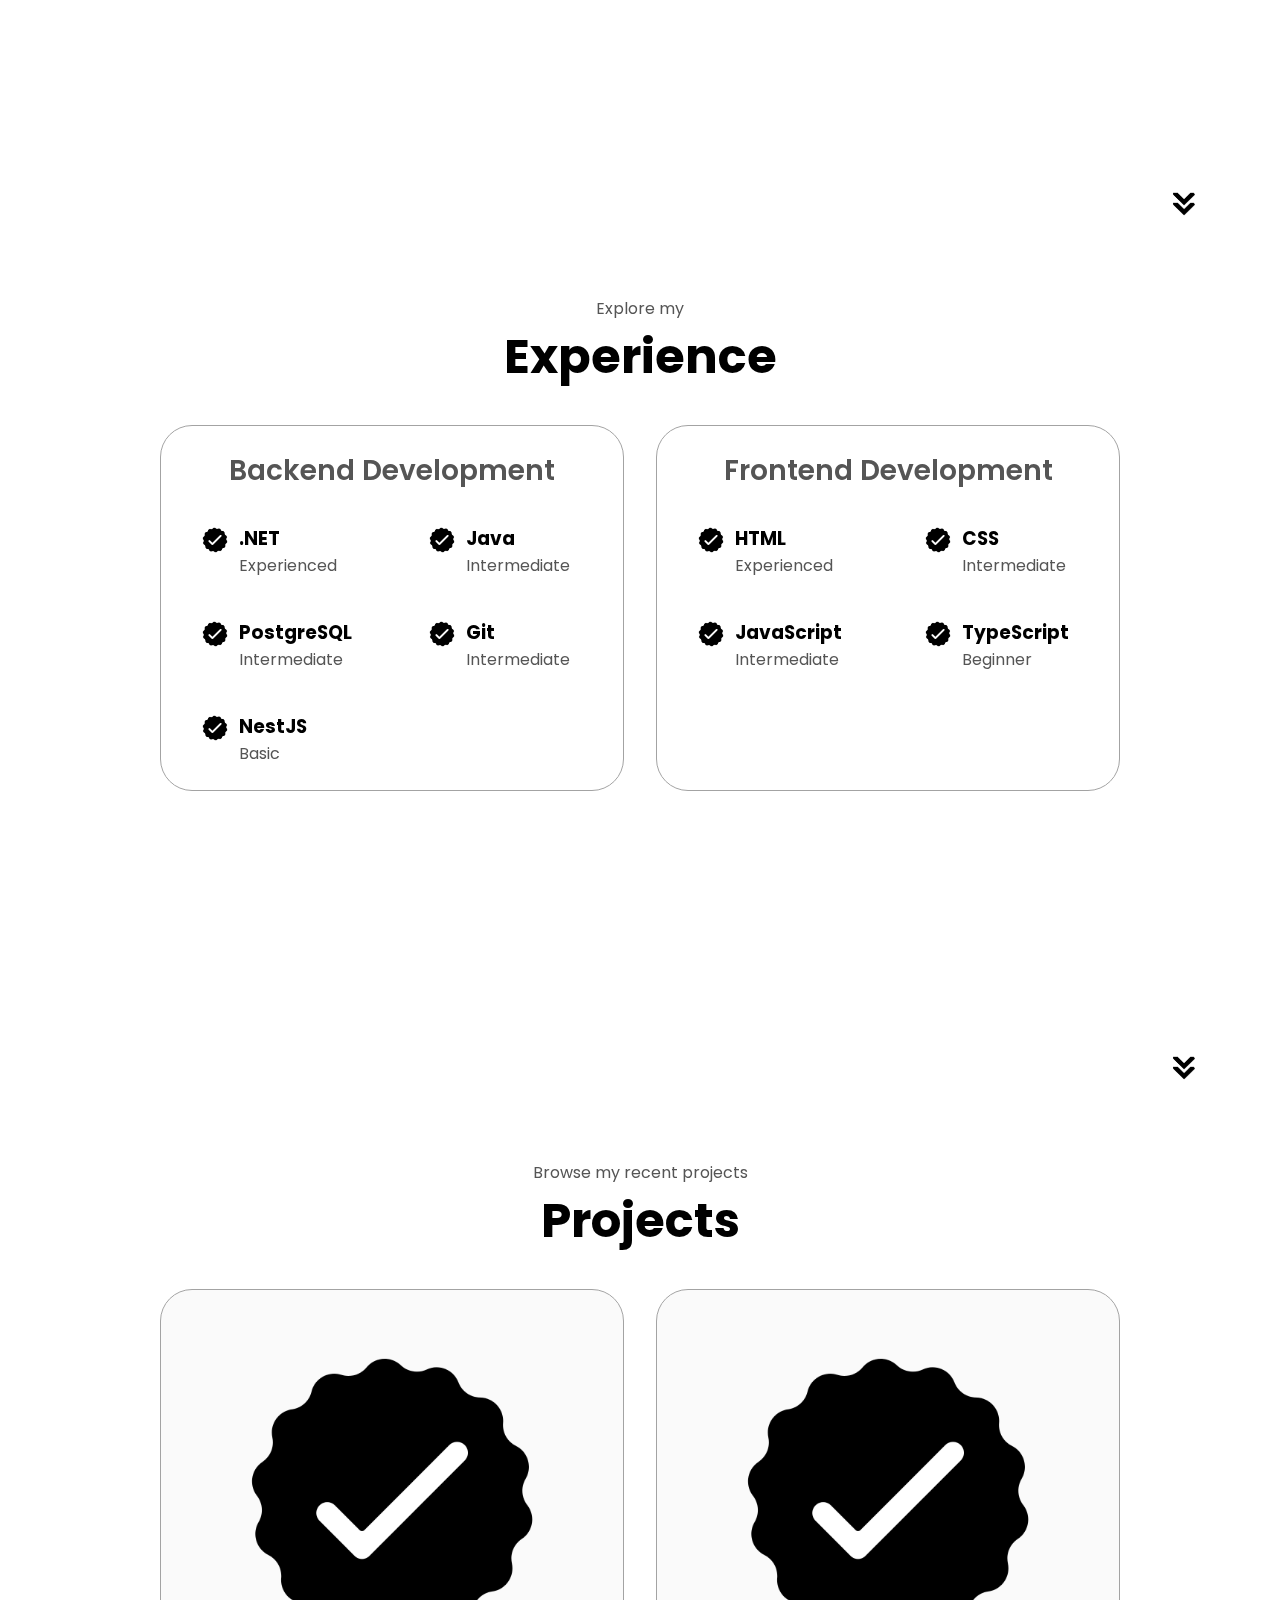
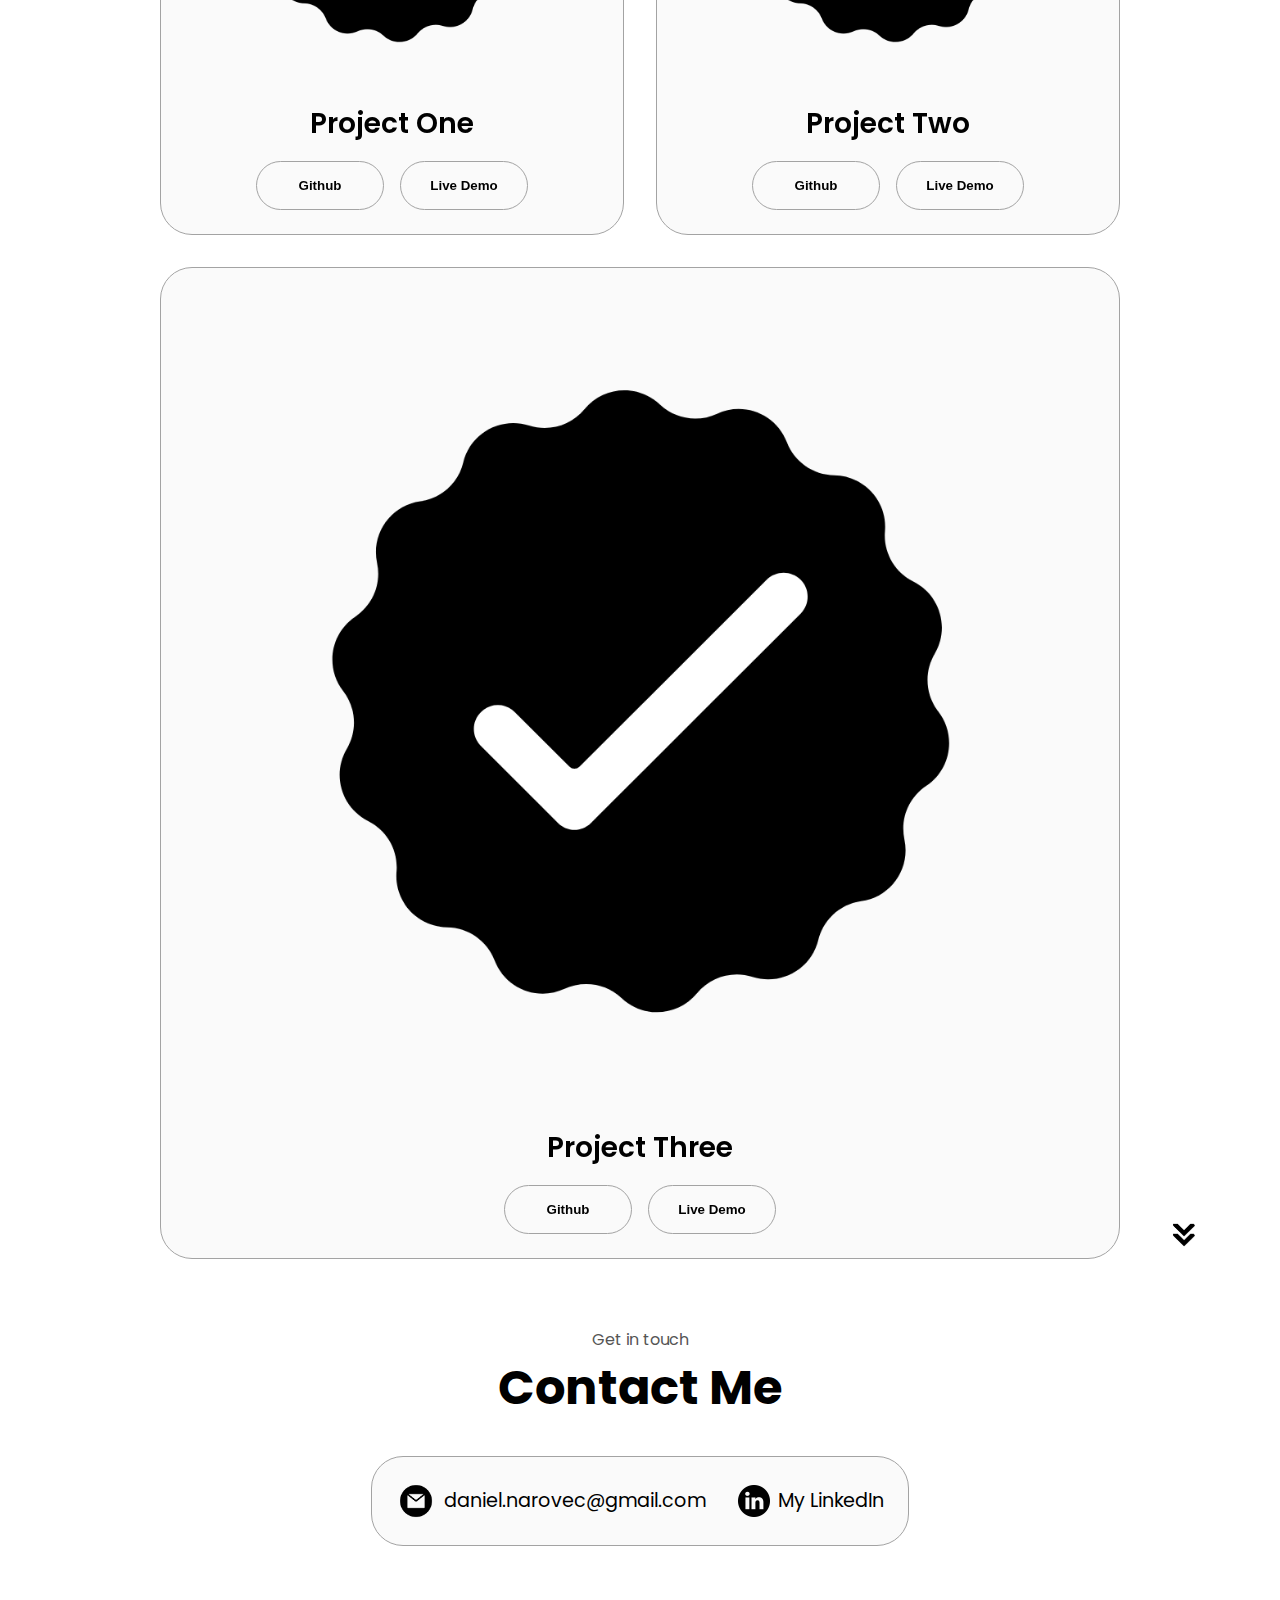
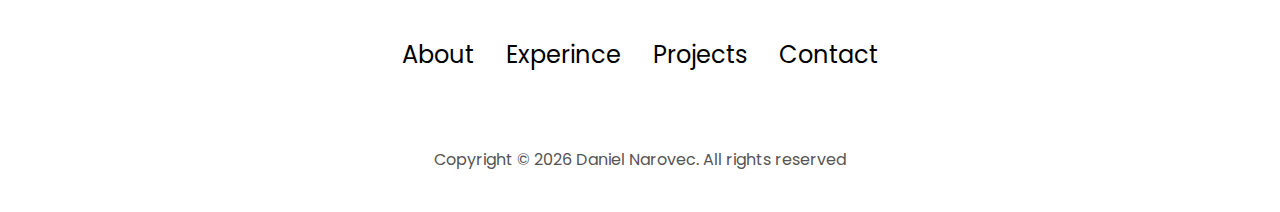
==== commit 01b1b585: "Update welcome message and copyright year" ====
--- a/index.html
+++ b/index.html
@@ -14,9 +14,9 @@
   <body>
     <div class="popup-overlay" id="popupOverlay">
       <div class="popup">
-        <h2>Welcome to Our Work in Progress!</h2>
+        <h2>Welcome to My Work in Progress!</h2>
         <p>
-          We're currently updating our portfolio. Thank you for your patience!
+          I am currently updating this portfolio. Thank you for your patience!
         </p>
         <button onclick="closePopup()">Got it!</button>
       </div>
@@ -383,7 +383,7 @@
           </ul>
         </div>
       </nav>
-      <p>Copyright &#169; 2023 Daniel Narovec. All rights reserved</p>
+      <p>Copyright &#169; <span id="copyright">----</span> Daniel Narovec. All rights reserved</p>
     </footer>
     <script src="script.js" type="text/JavaScript"></script>
   </body>
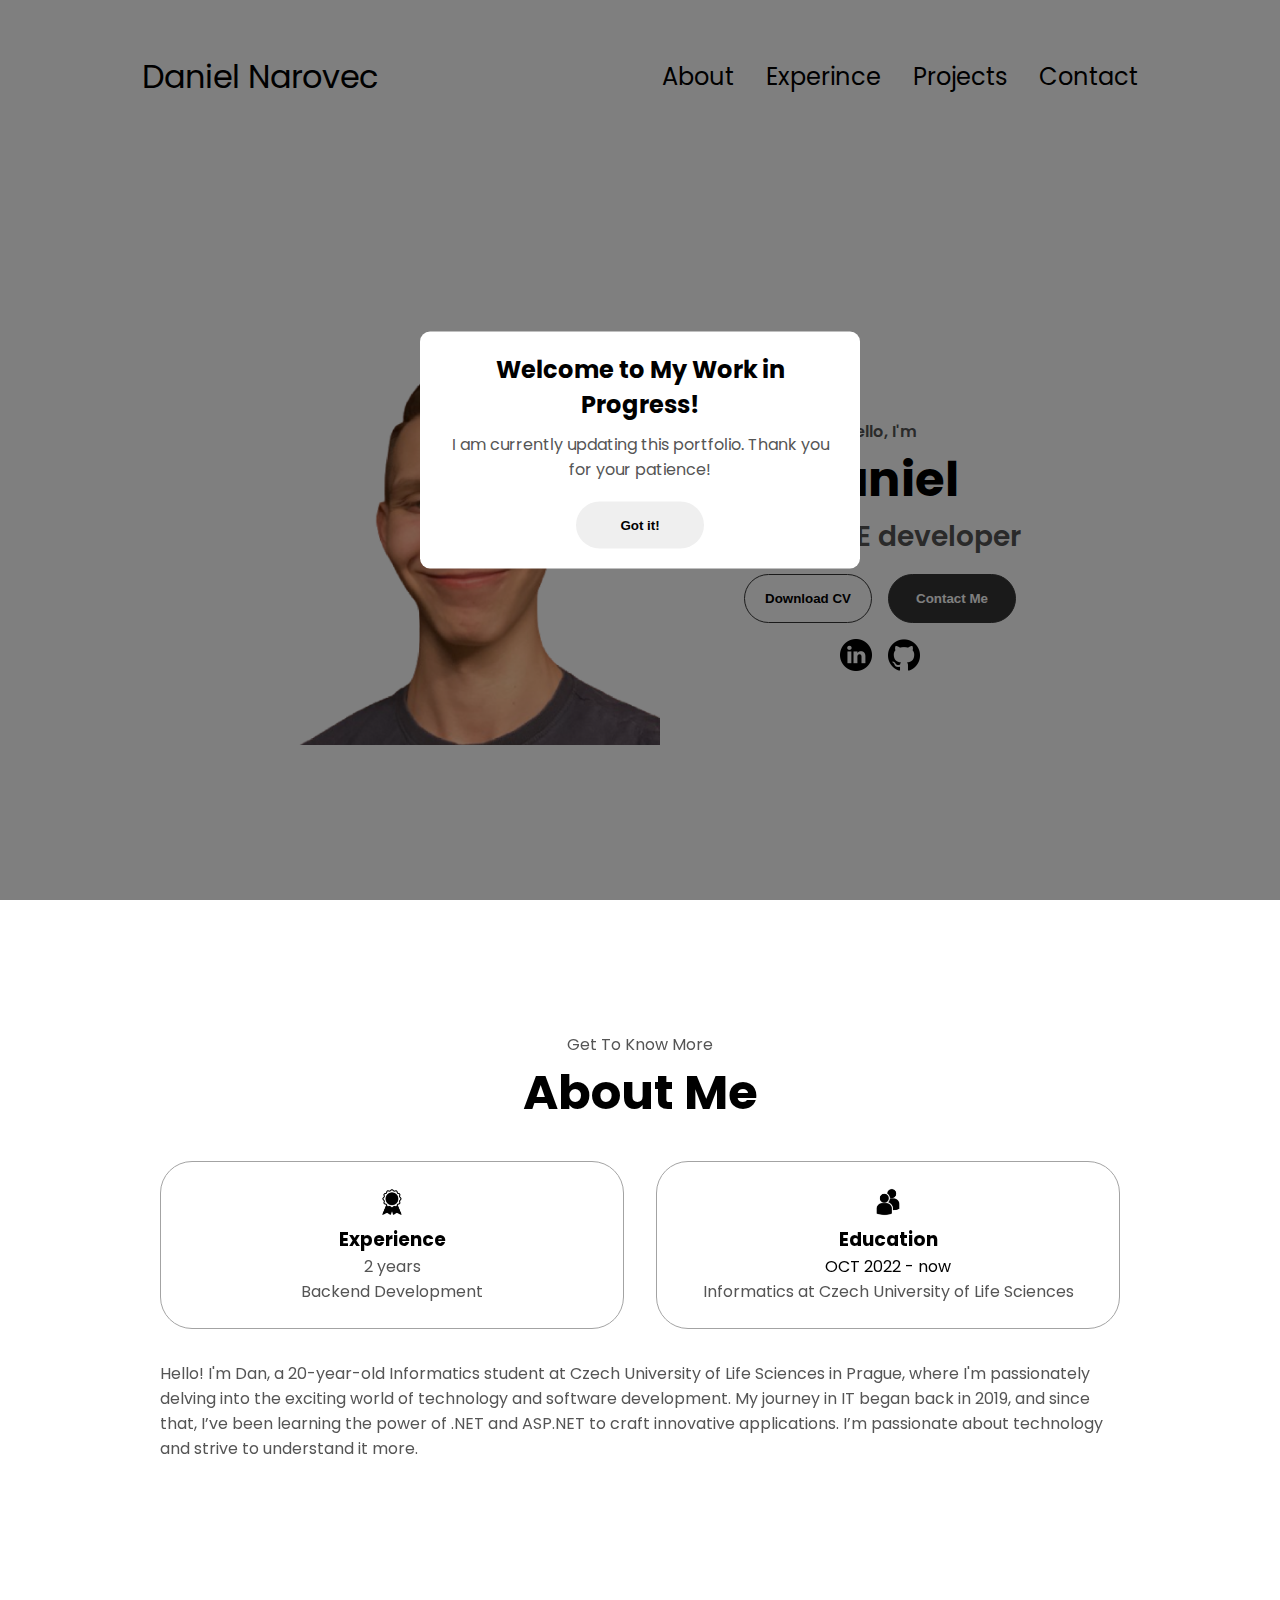
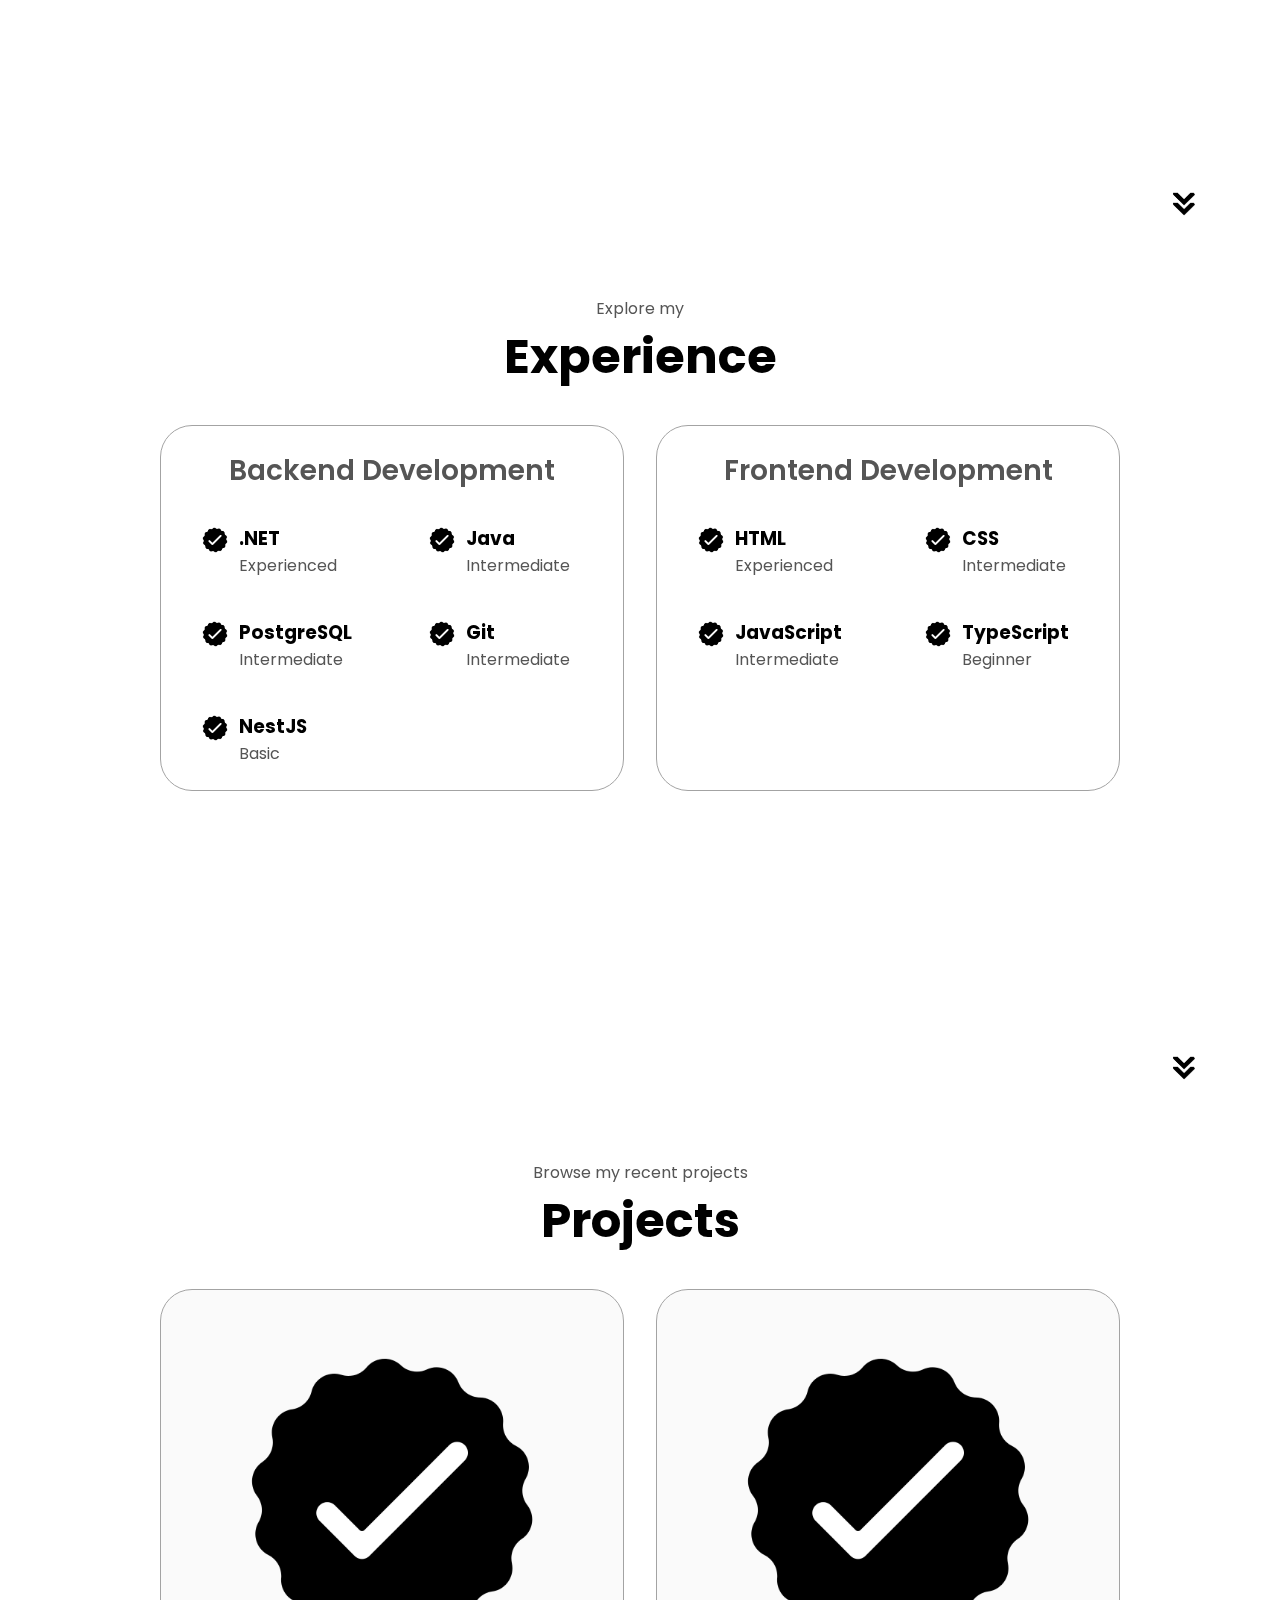
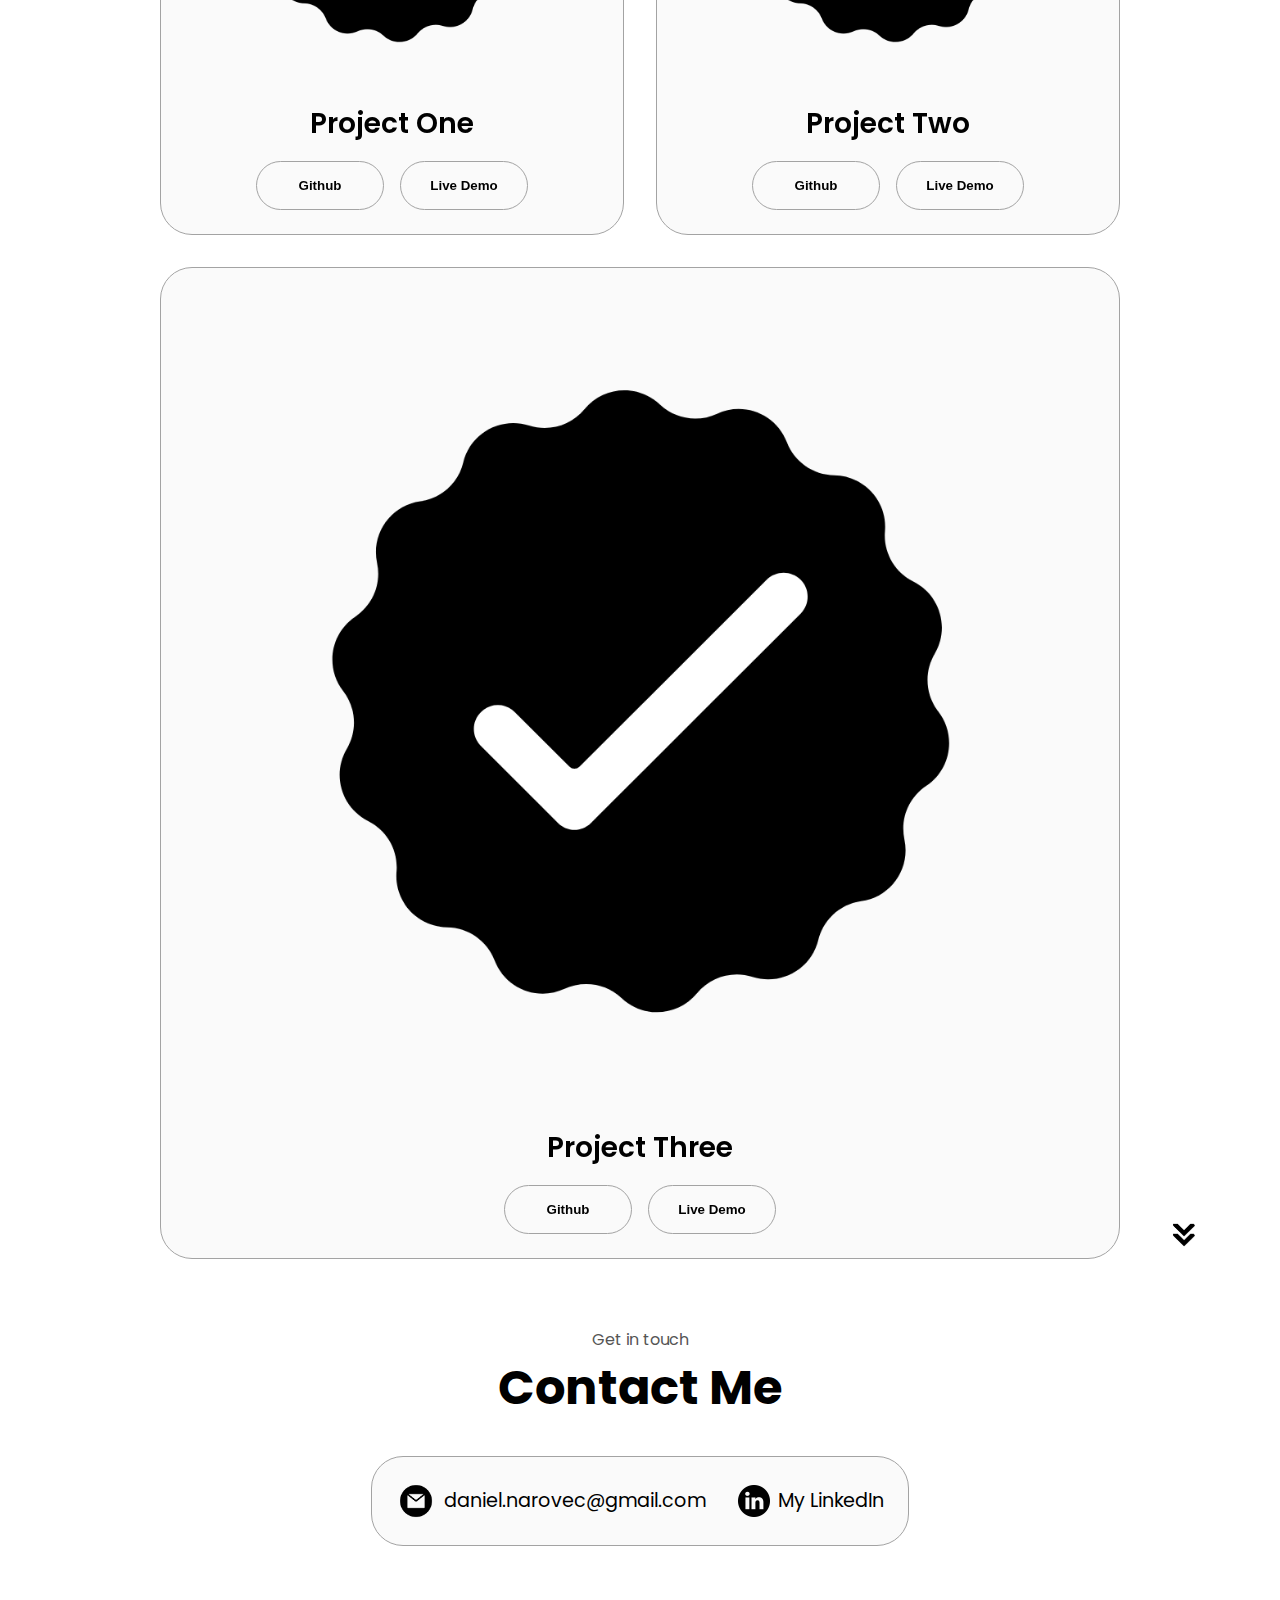
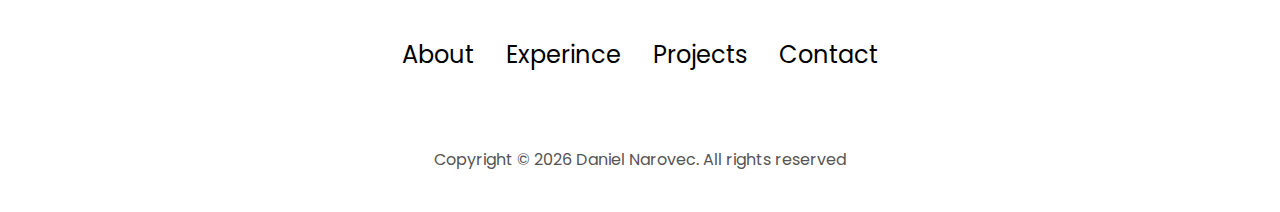
==== commit ace25a98: "Add meta keywords and update user image" ====
--- a/index.html
+++ b/index.html
@@ -7,6 +7,7 @@
       name="description"
       content="Explore Daniel Narovec's portfolio showcasing his experience in backend development, projects, and contact information."
     />
+    <meta name="keywords" content="developer, vývojář, narovec, narocd, ABAP, C#, NestJS, .NET, Git, konzultace, consulting, řešení, solutions, portfolio">
     <title>My Portfolio - NAROCD</title>
     <link rel="stylesheet" href="style.css" />
     <link rel="stylesheet" href="mediaqueries.css" />
@@ -52,7 +53,7 @@
     </nav>
     <section id="profile">
       <div class="section__pic-container">
-        <img src="./assets/user.png" alt="hey? it's me Dan" />
+        <img src="./assets/user2.png" alt="hey? it's me Dan" />
       </div>
       <div class="section__text">
         <p class="section__text_p1">Hello, I'm</p>
--- a/mediaqueries.css
+++ b/mediaqueries.css
@@ -18,6 +18,9 @@
   }
   #hamburger-nav {
     display: flex;
+  }
+  .menu-links {
+    background-color: transparent;
   }
   #experience,
   .experience-details-container {
@@ -86,6 +89,9 @@
     gap: 0.5rem;
     text-align: center;
   }
+  .menu-links {
+    background-color: transparent;
+  }
   .section__pic-container {
     width: auto;
     height: 46vw;
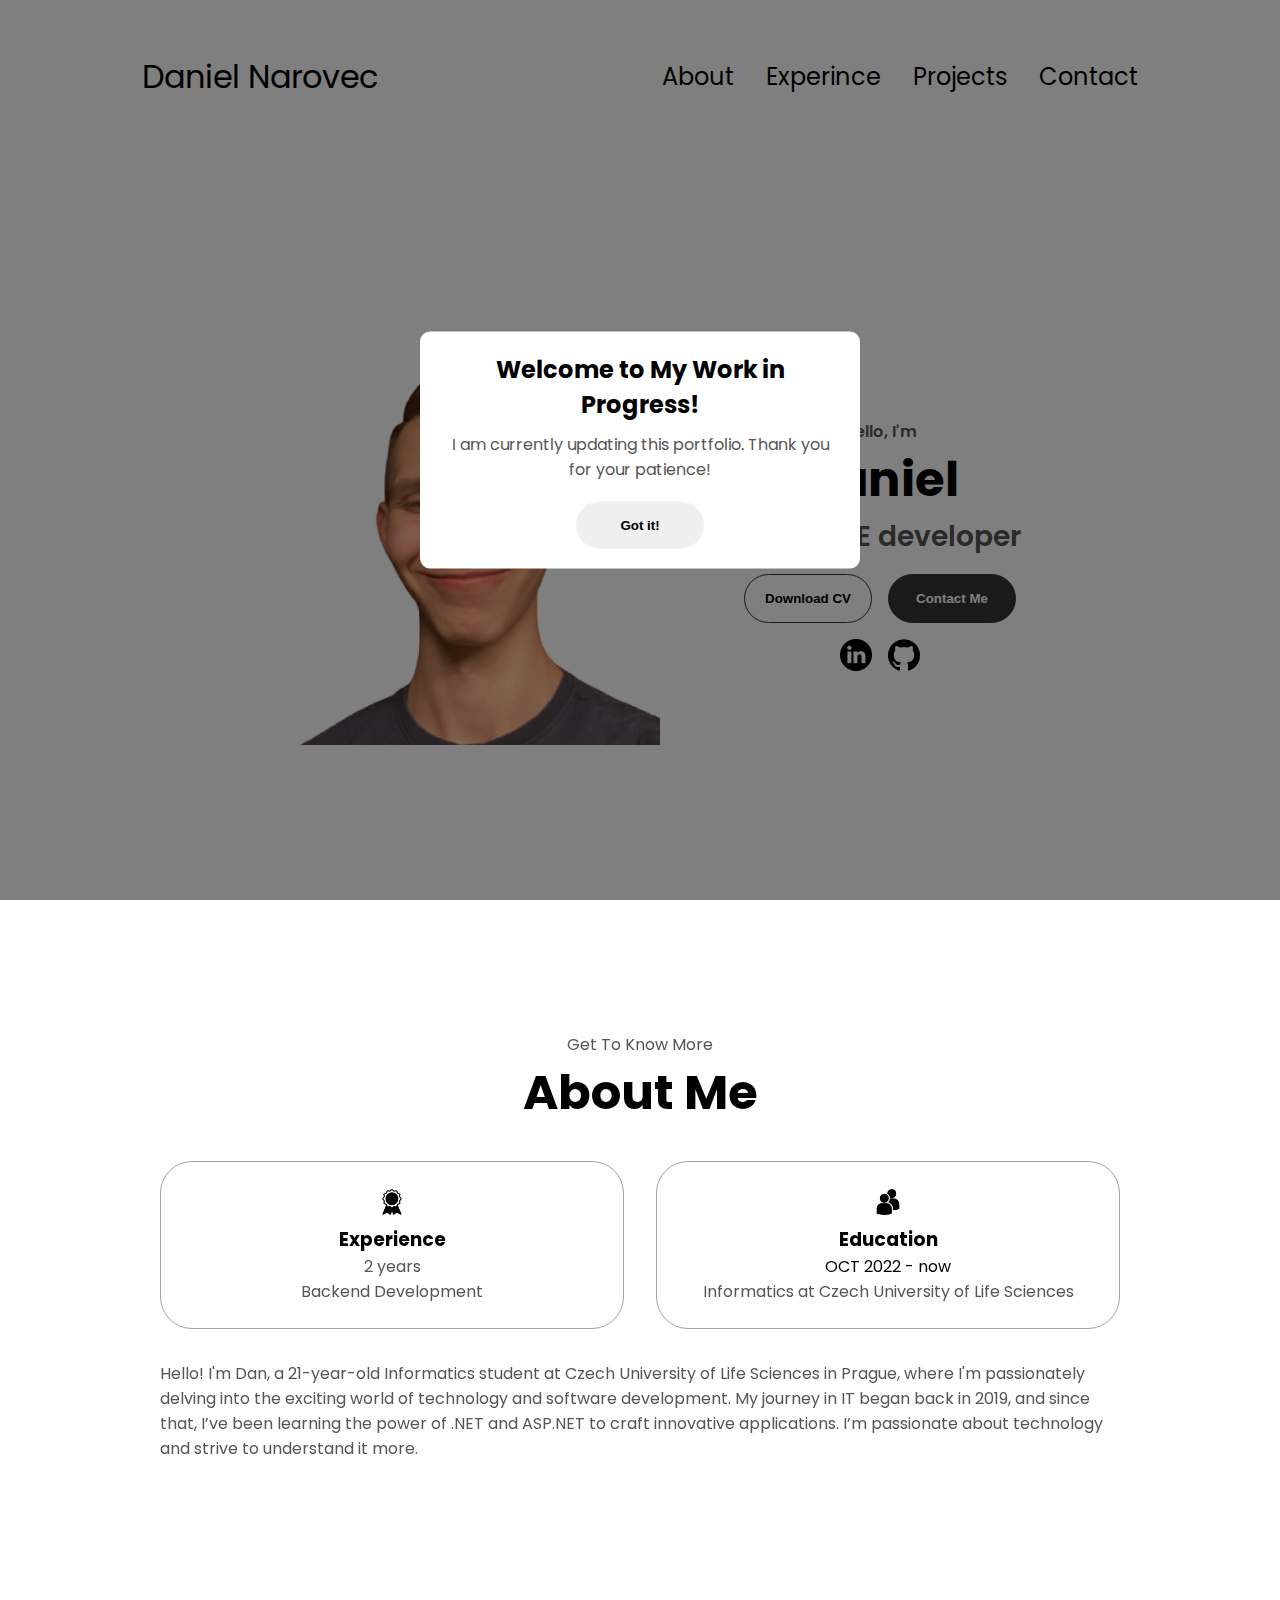
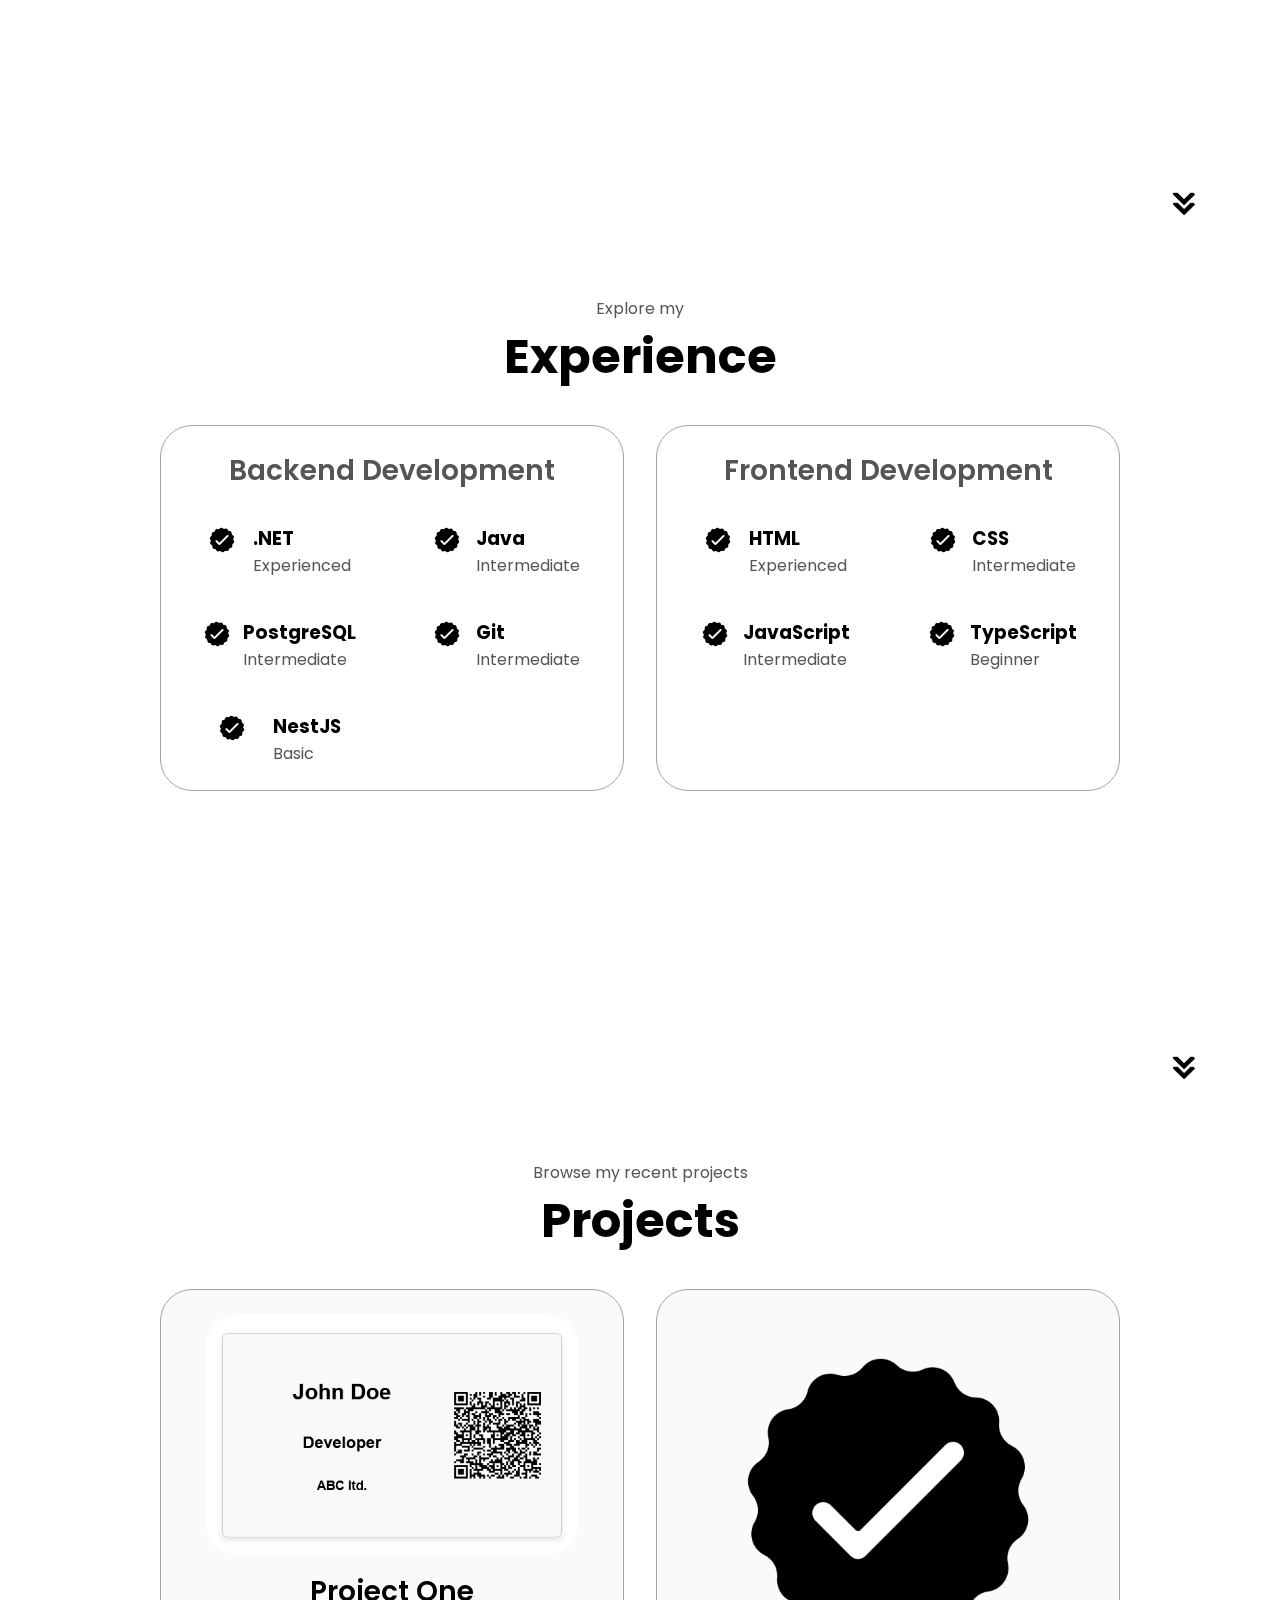
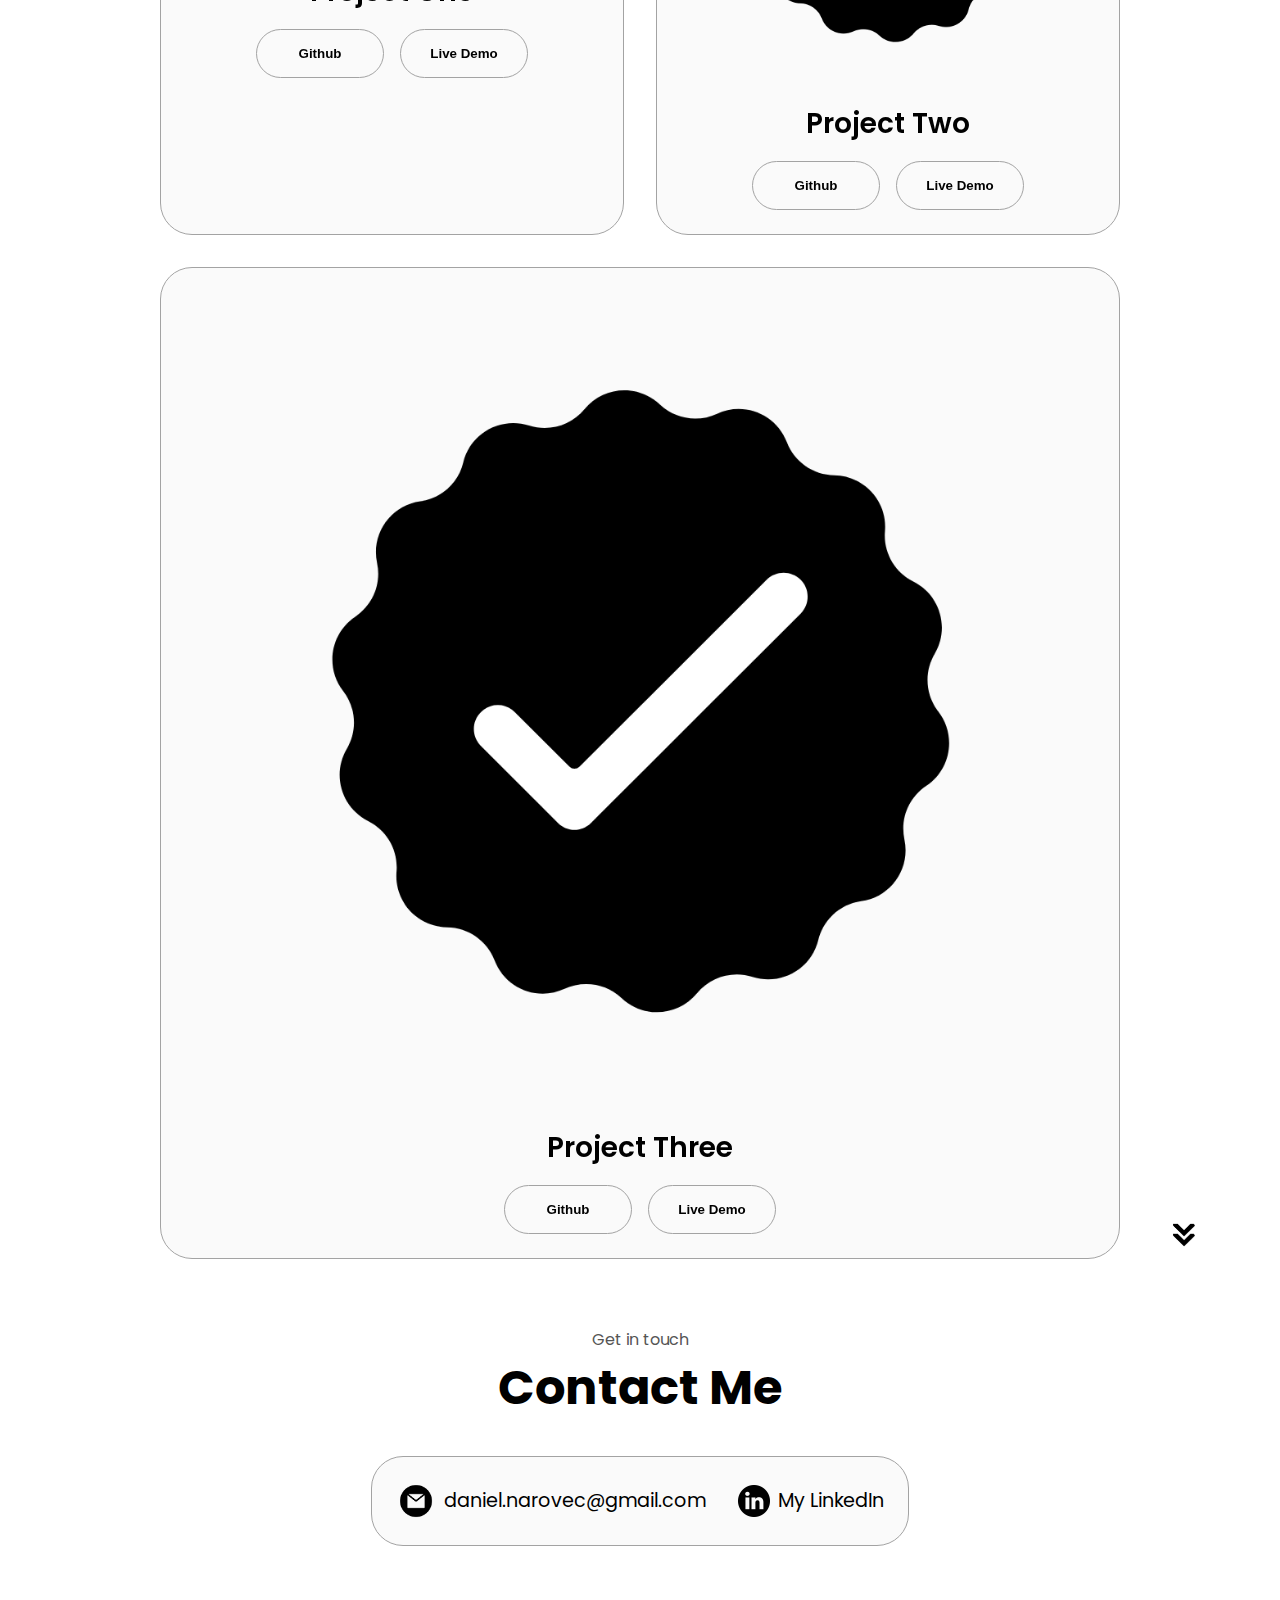
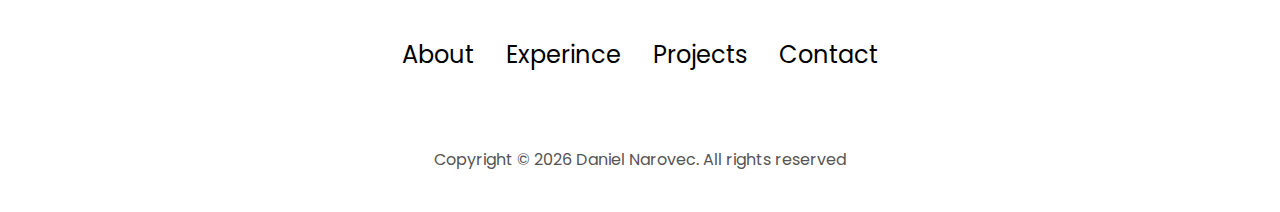
==== commit 6ec2305d: "Update personal information and project links" ====
--- a/index.html
+++ b/index.html
@@ -115,7 +115,7 @@
           </div>
           <div class="text-container">
             <p>
-              Hello! I'm Dan, a 20-year-old Informatics student at Czech
+              Hello! I'm Dan, a 21-year-old Informatics student at Czech
               University of Life Sciences in Prague, where I'm passionately
               delving into the exciting world of technology and software
               development. My journey in IT began back in 2019, and since that,
@@ -269,7 +269,7 @@
           <div class="details-container color-container">
             <div class="article-container">
               <img
-                src="./assets/checkmark.png"
+                src="./assets/dbc.png"
                 alt="project"
                 class="project-img"
               />
@@ -278,13 +278,13 @@
             <div class="btn-container">
               <button
                 class="btn btn-color-2 project-btn"
-                onclick="location.href=''"
+                onclick="location.href='https://github.com/NAROCD/digital-business-card'"
               >
                 Github
               </button>
               <button
                 class="btn btn-color-2 project-btn"
-                onclick="location.href=''"
+                onclick="location.href='https://digital-business-card-tau.vercel.app/'"
               >
                 Live Demo
               </button>
--- a/style.css
+++ b/style.css
@@ -345,7 +345,7 @@
 article {
   display: flex;
   width: 10rem;
-  /* justify-content: space-evenly; */
+  justify-content: space-evenly;
   gap: 0.5rem;
 }
 
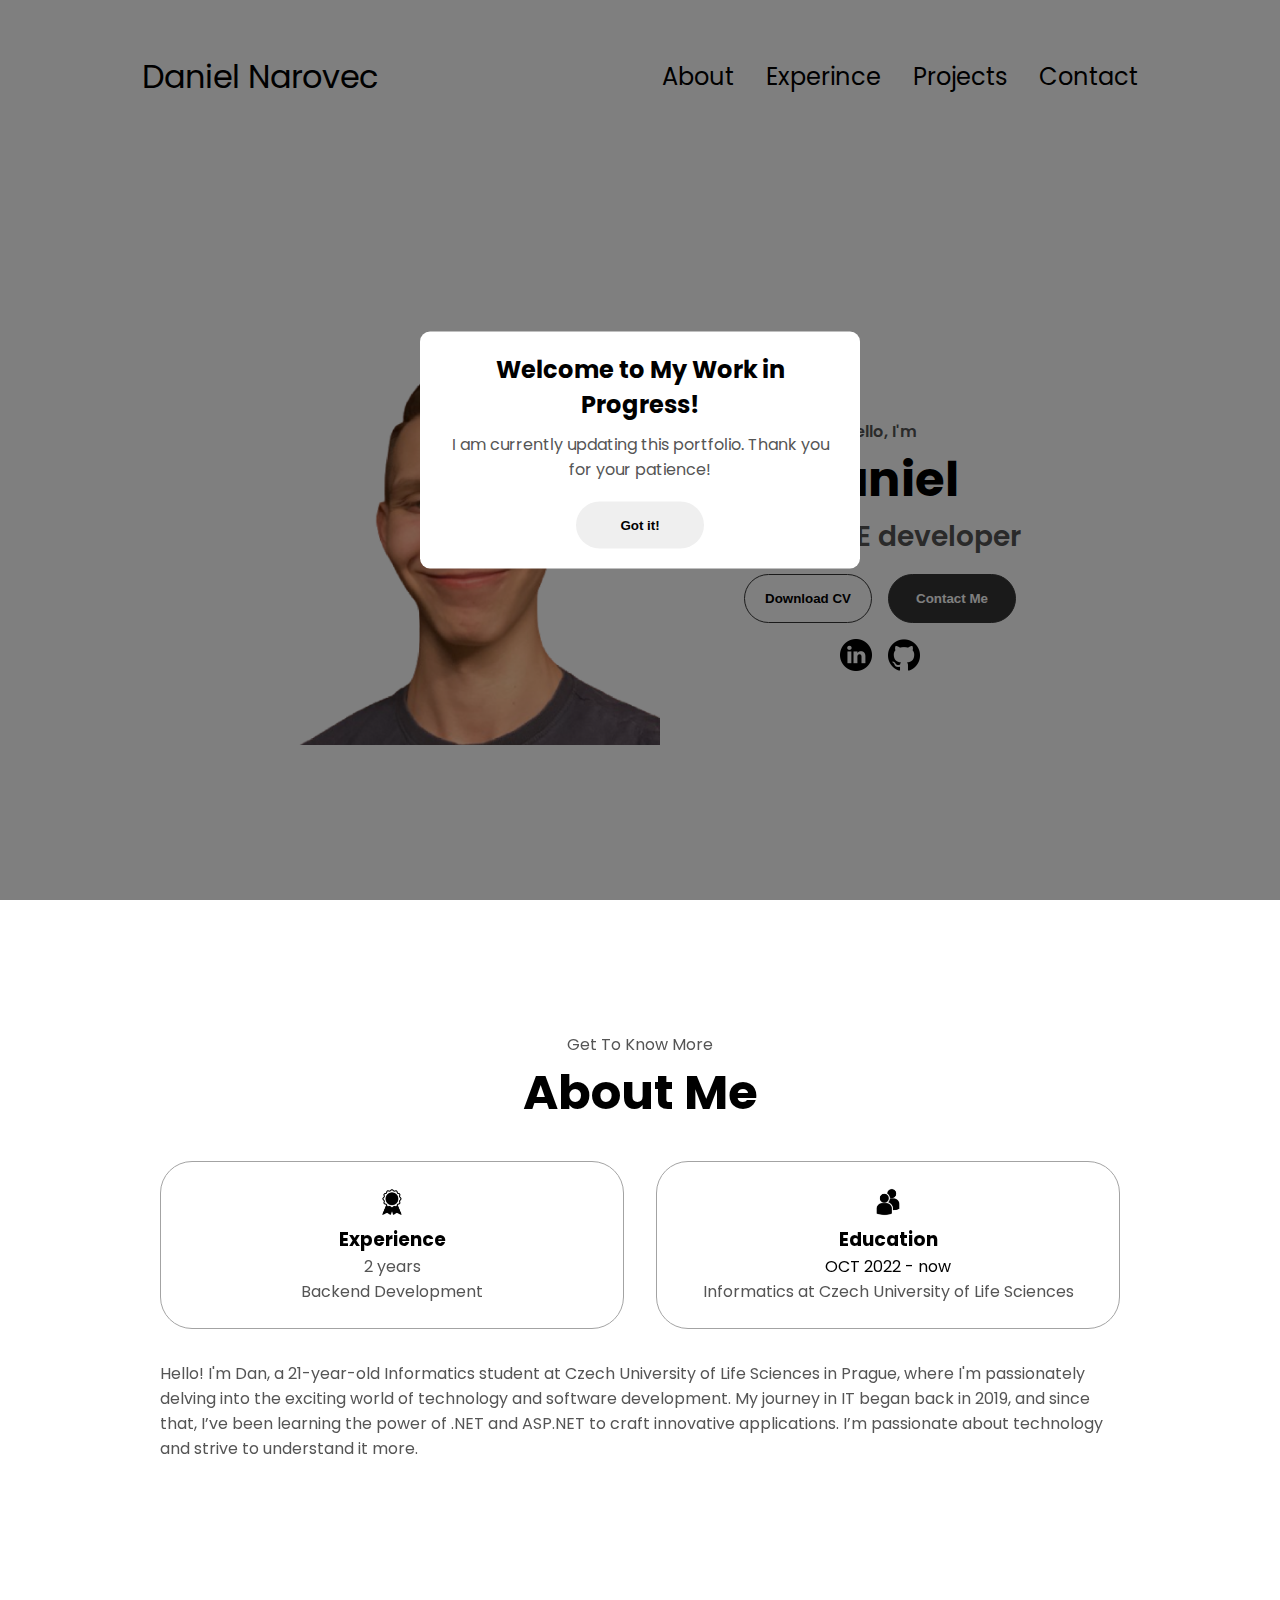
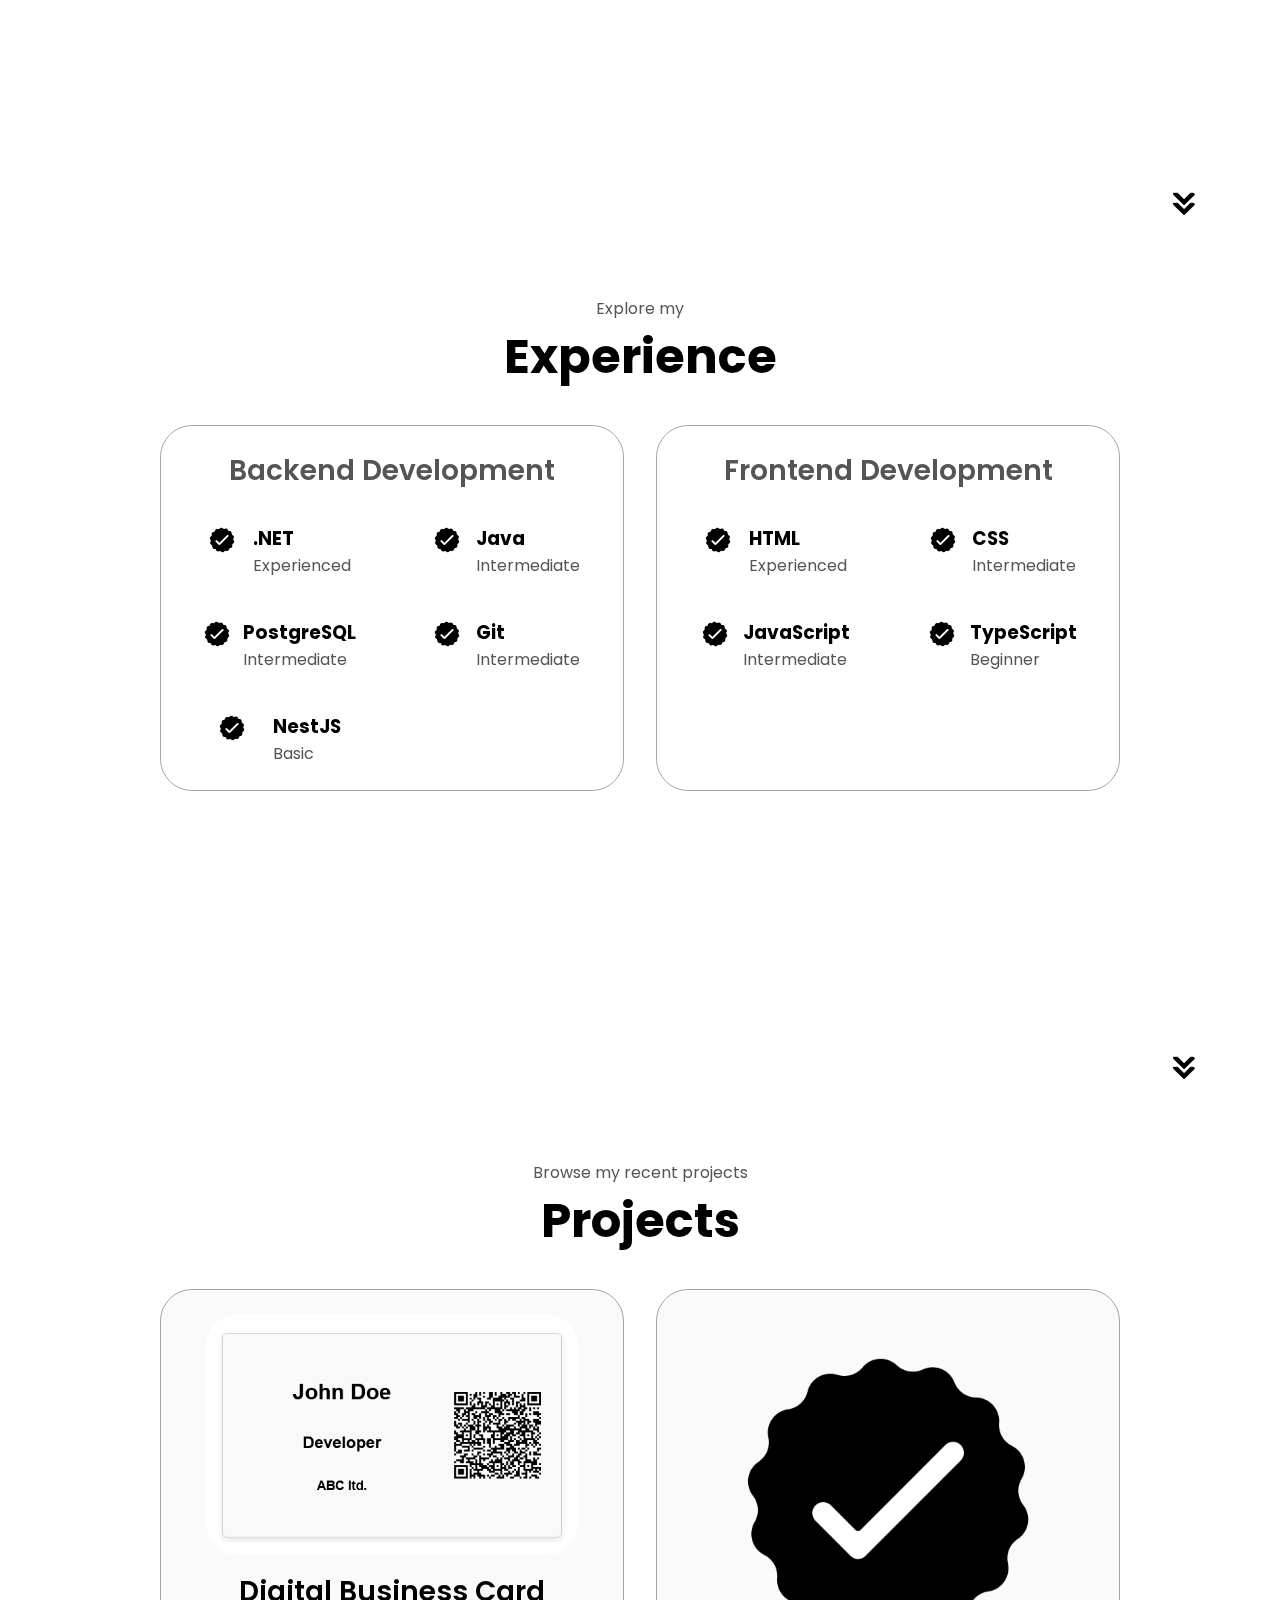
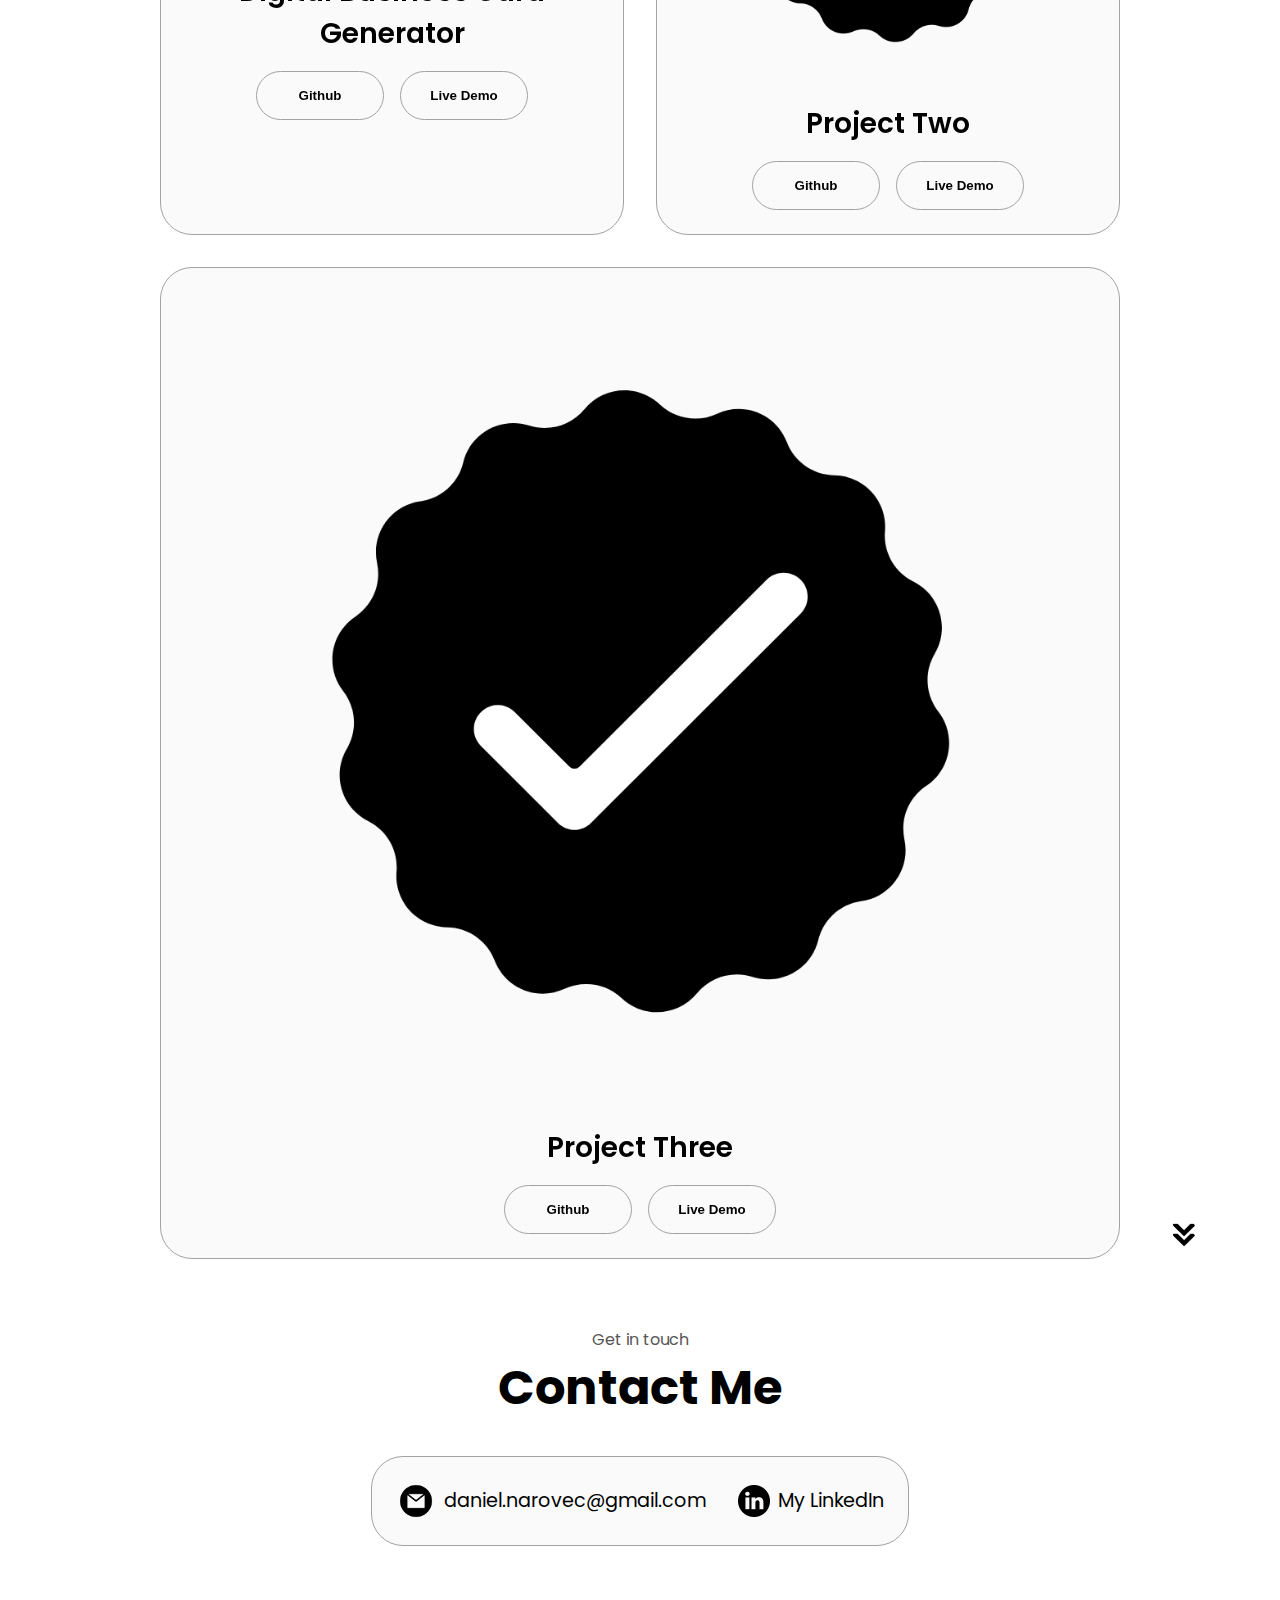
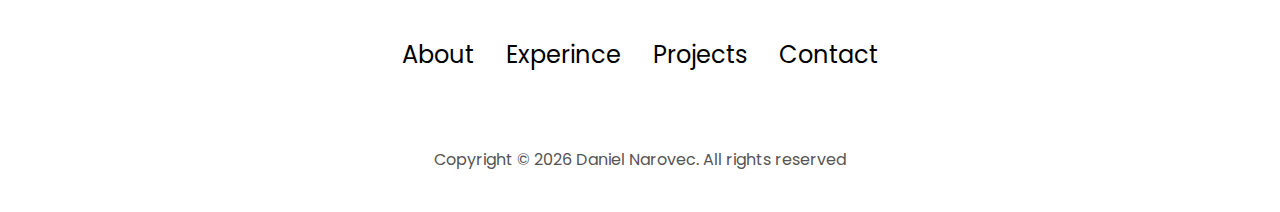
==== commit a4bb6d7c: "Update project title in index.html" ====
--- a/index.html
+++ b/index.html
@@ -274,7 +274,7 @@
                 class="project-img"
               />
             </div>
-            <h2 class="experience-sub-title project-title">Project One</h2>
+            <h2 class="experience-sub-title project-title">Digital Business Card Generator</h2>
             <div class="btn-container">
               <button
                 class="btn btn-color-2 project-btn"
